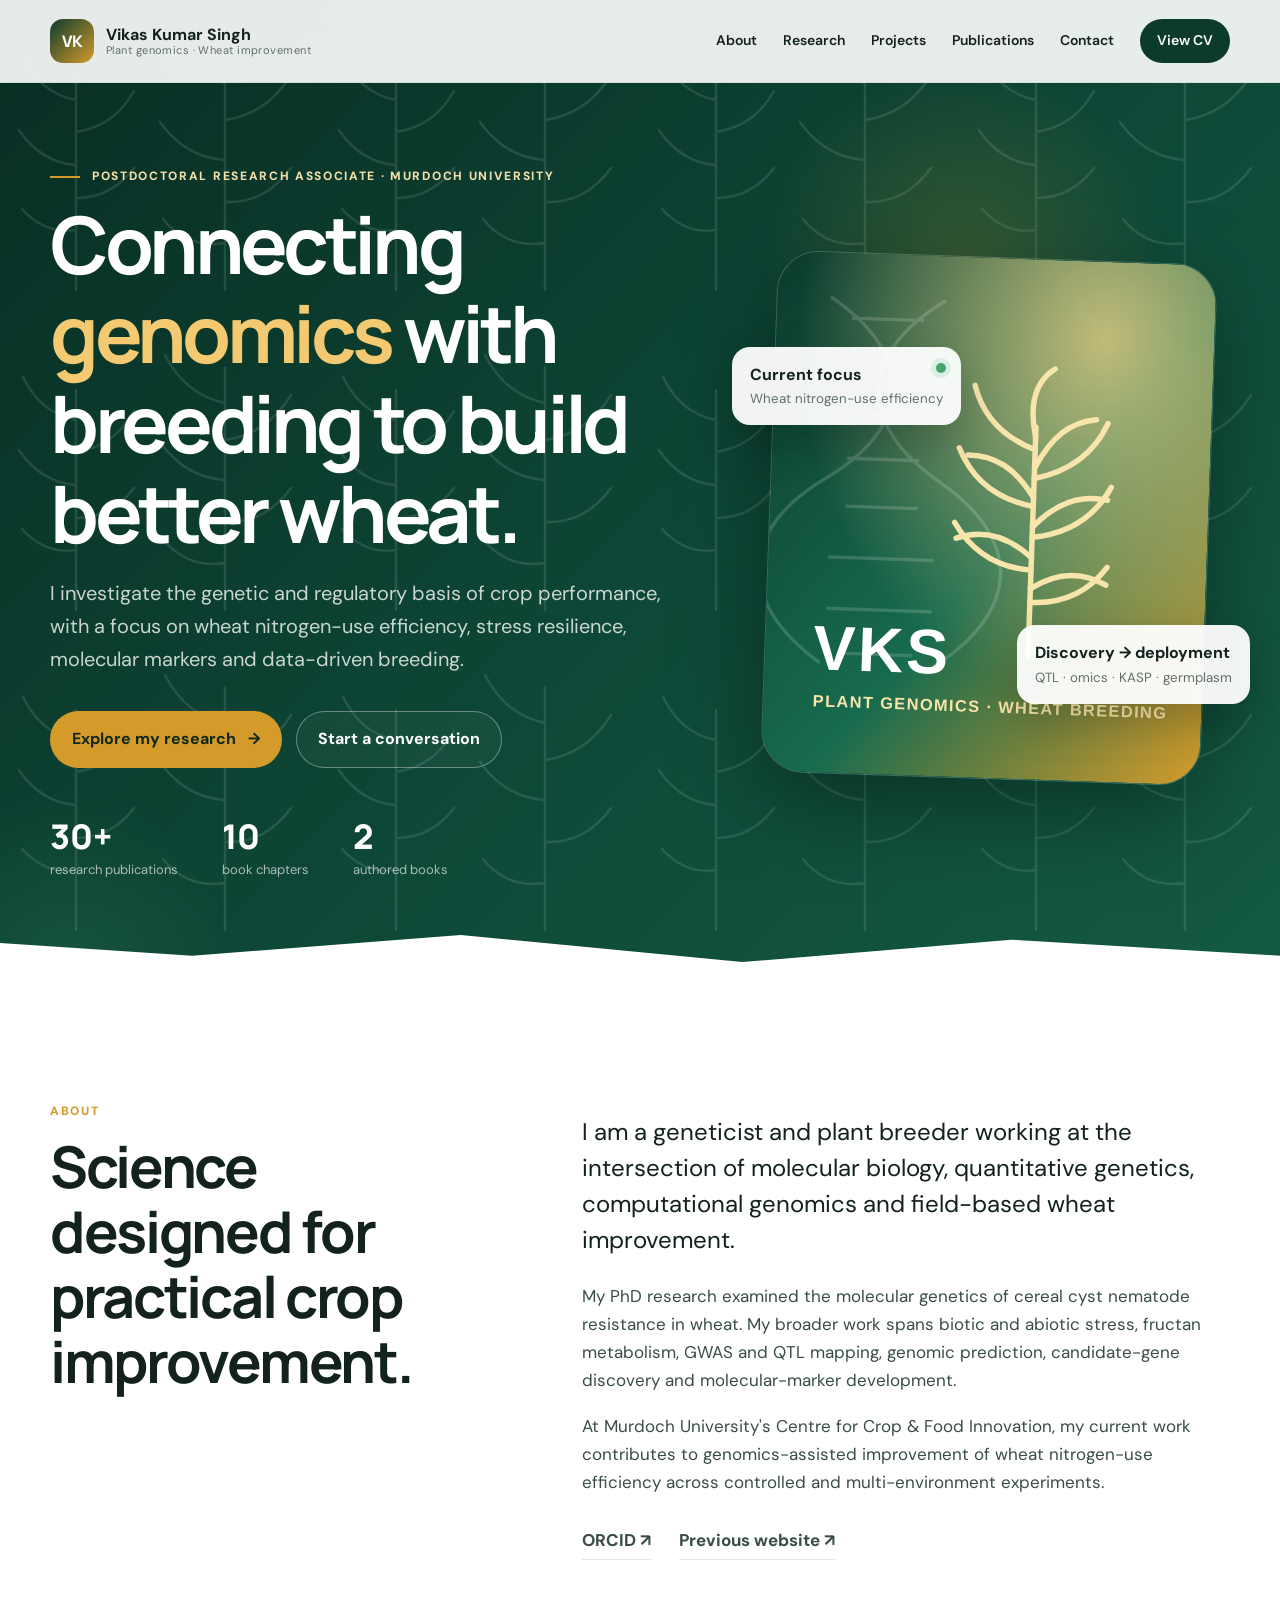
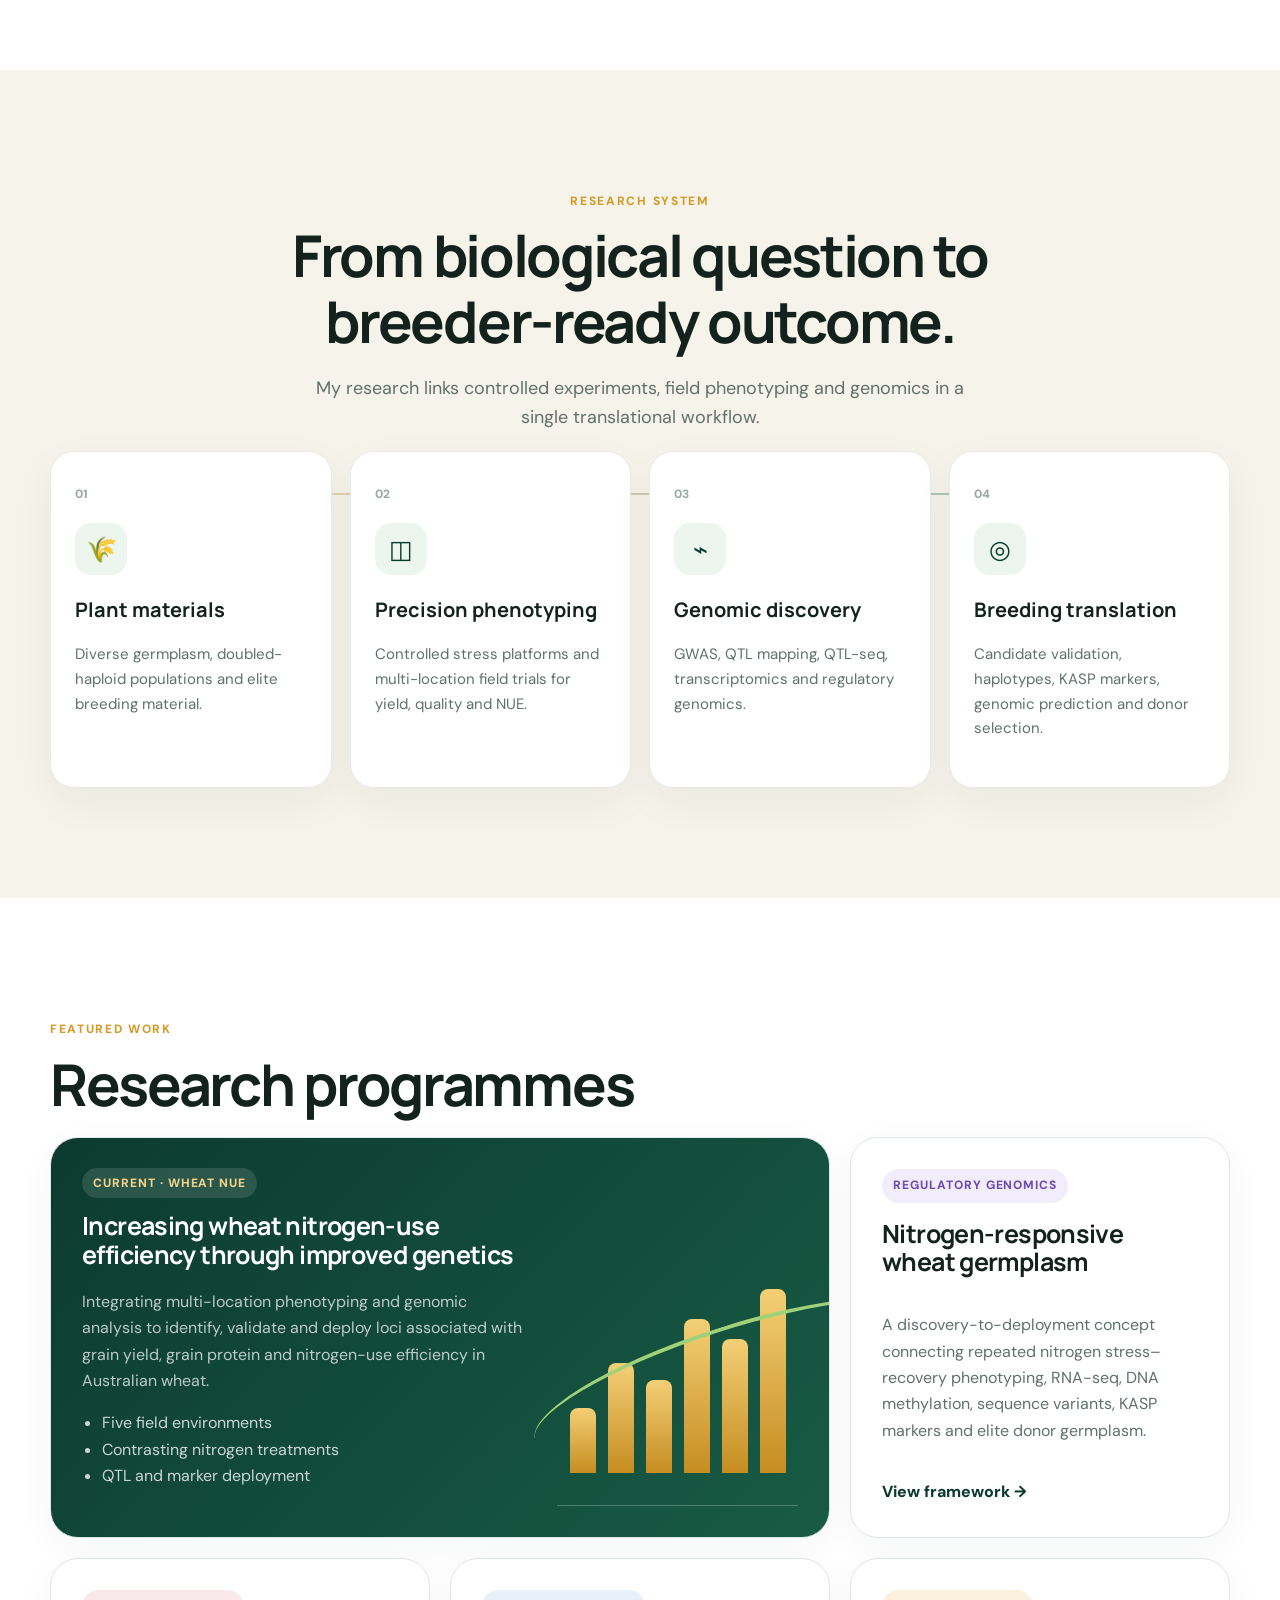
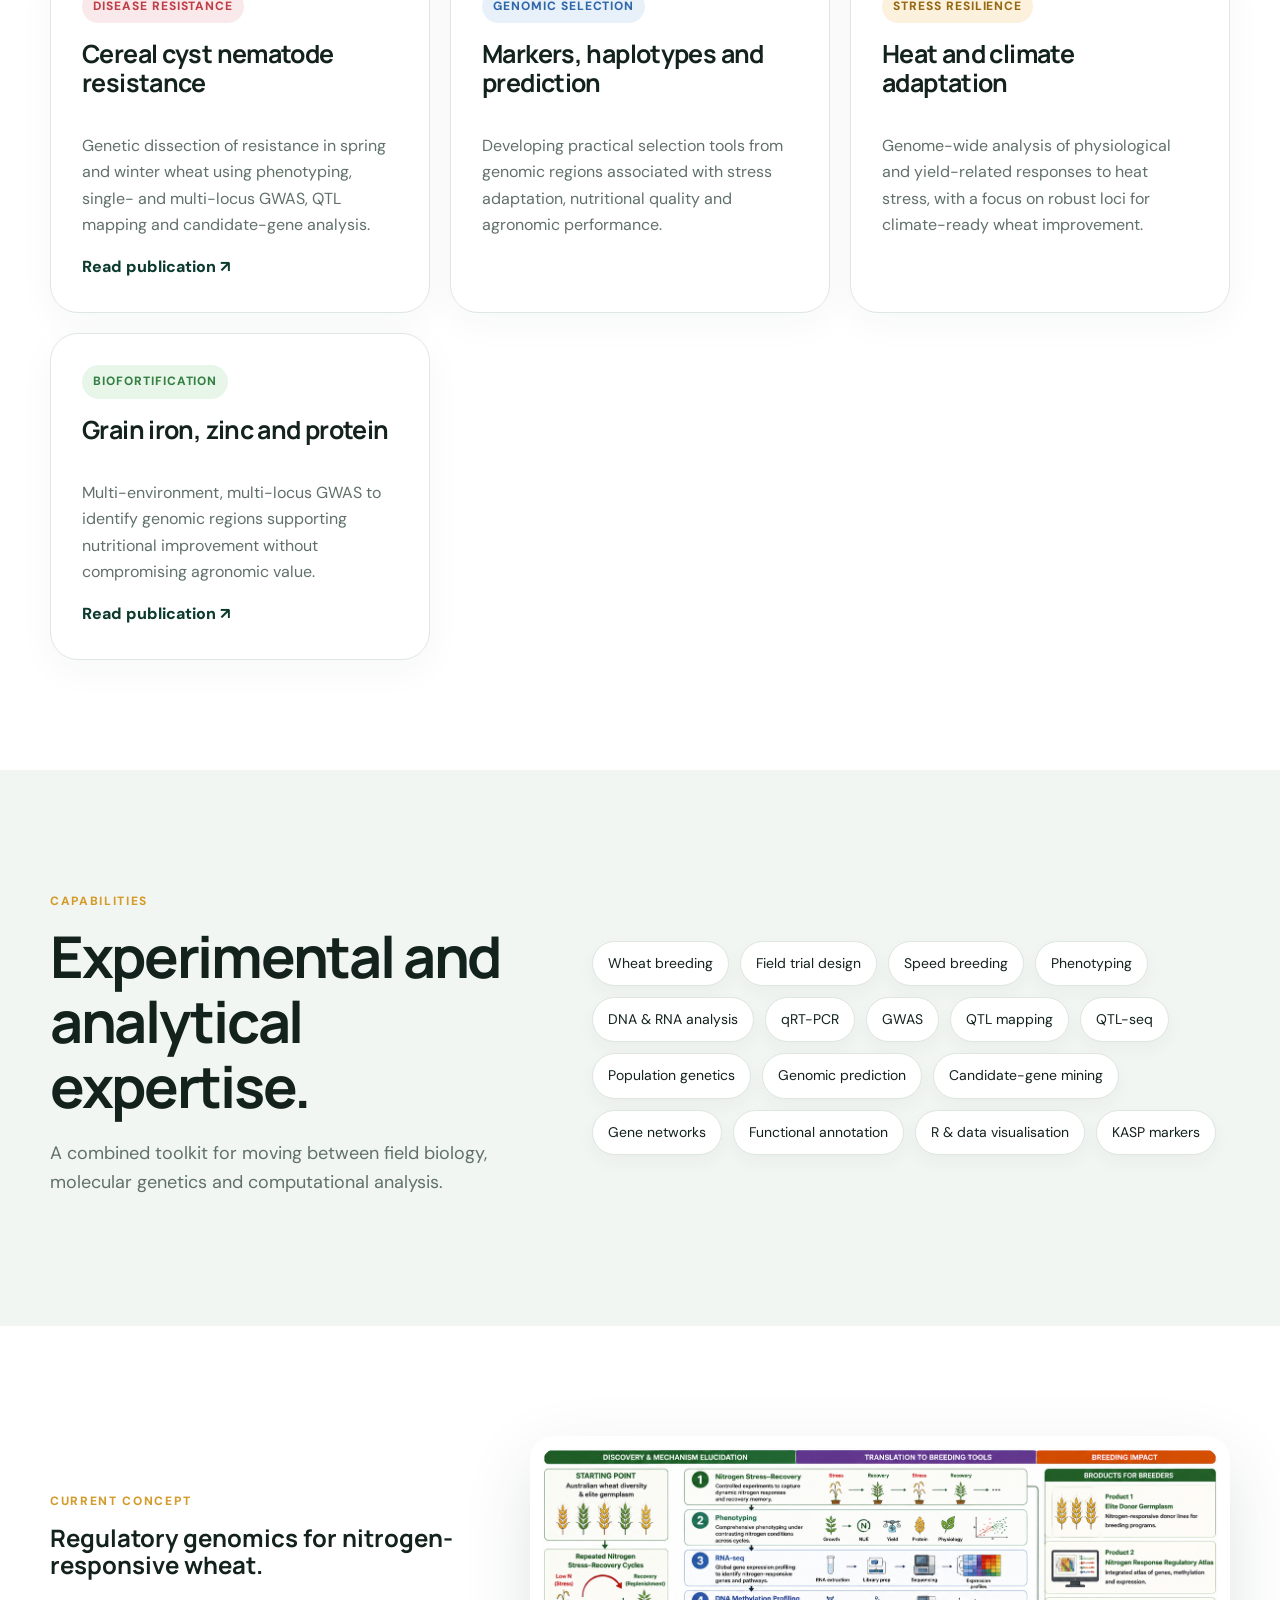
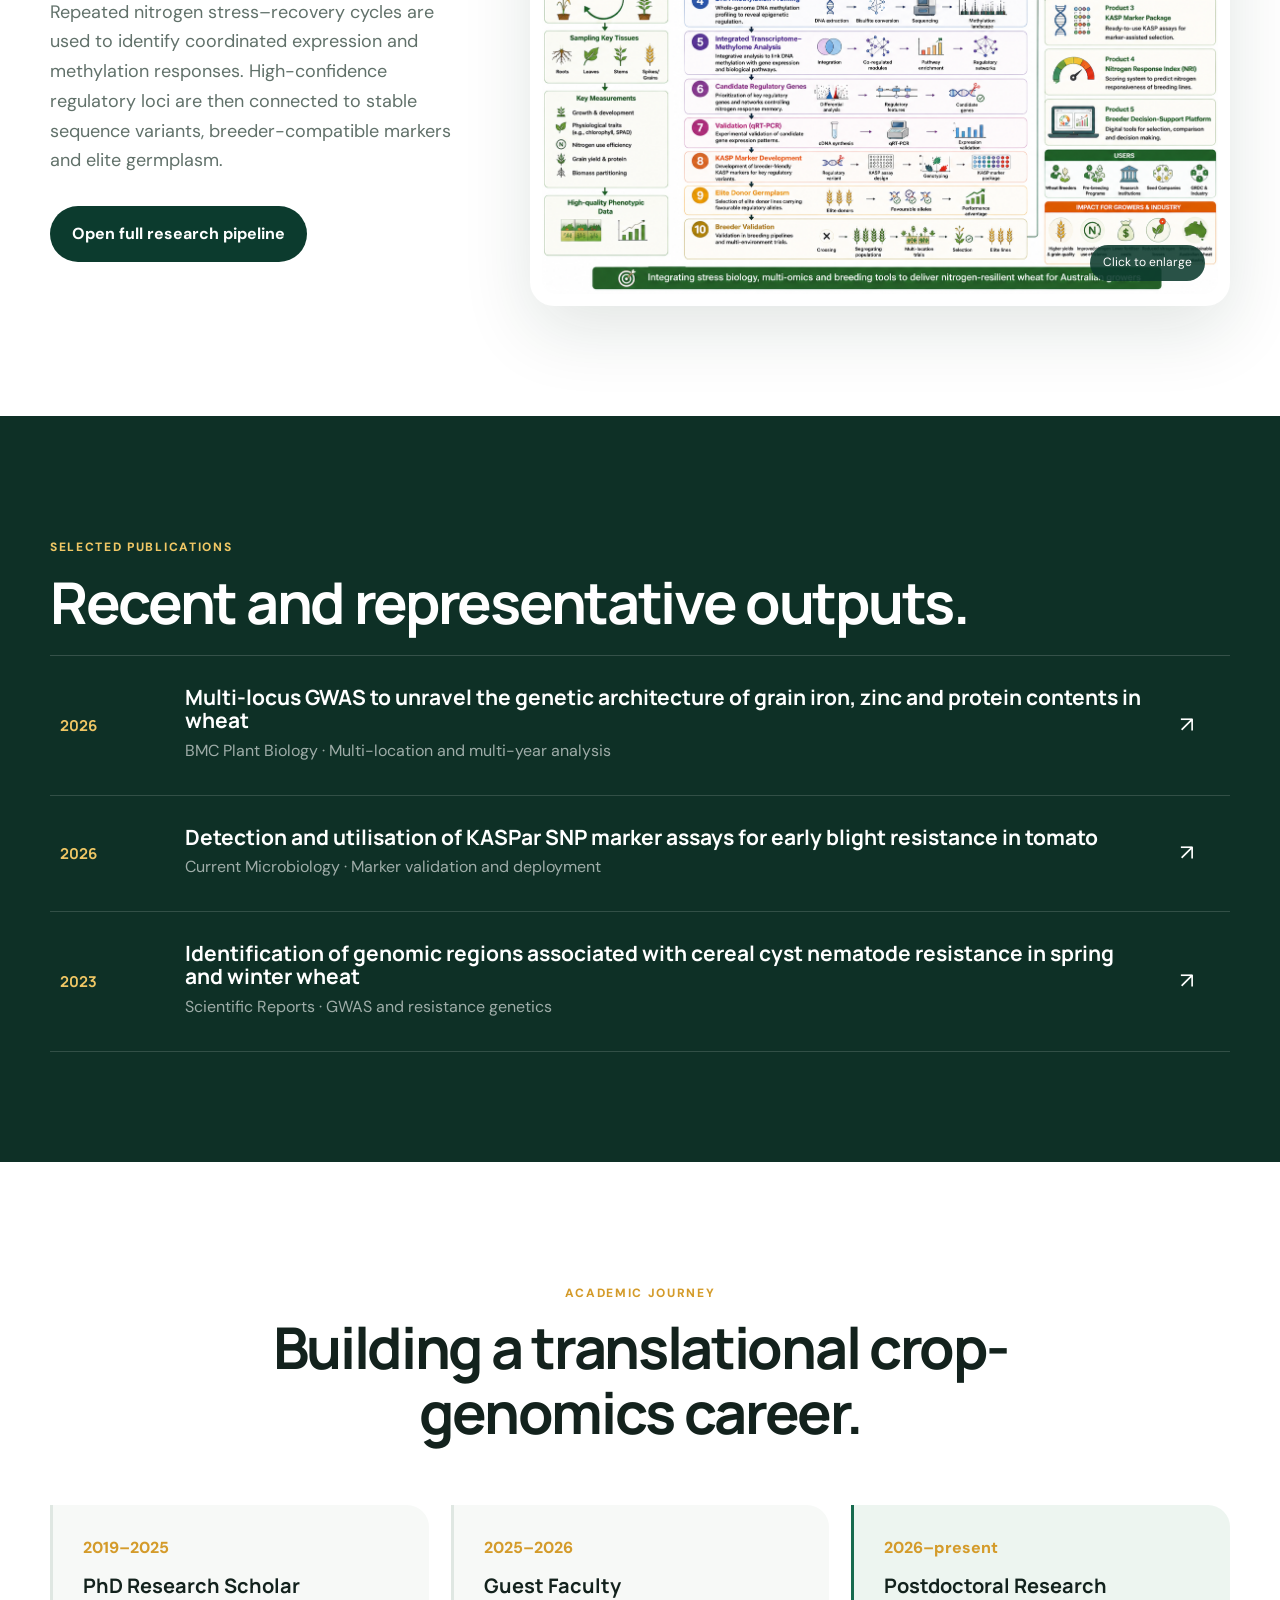
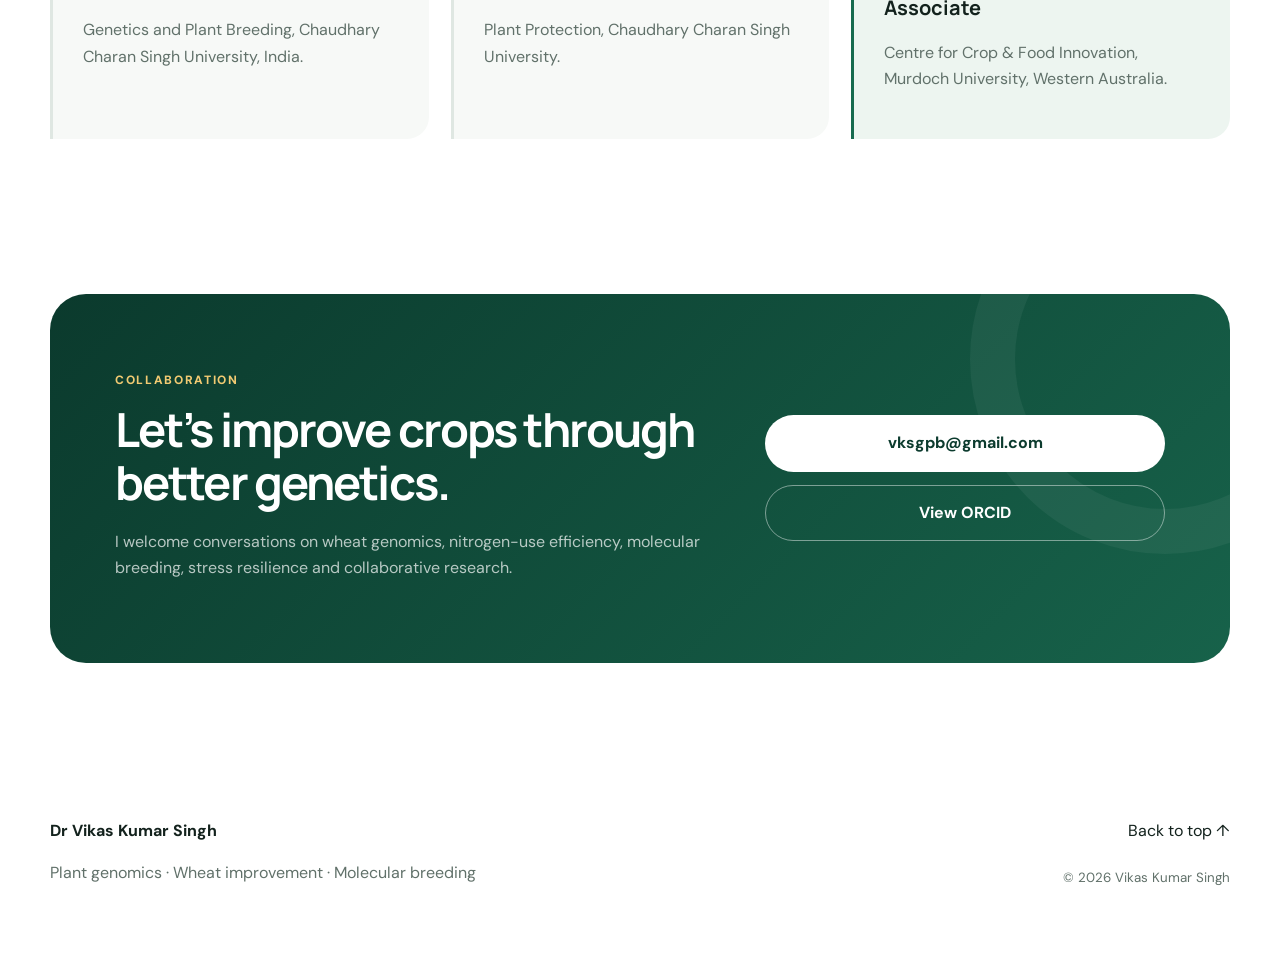
==== index.html @ 54eb670b "Add files via upload" ====
<!doctype html>
<html lang="en">
<head>
  <meta charset="utf-8">
  <meta name="viewport" content="width=device-width, initial-scale=1">
  <meta name="description" content="Dr Vikas Kumar Singh — plant genomics, wheat improvement, nitrogen-use efficiency and molecular breeding.">
  <meta name="theme-color" content="#0c3b2e">
  <title>Dr Vikas Kumar Singh | Plant Genomics & Wheat Improvement</title>
  <link rel="preconnect" href="https://fonts.googleapis.com">
  <link rel="preconnect" href="https://fonts.gstatic.com" crossorigin>
  <link href="https://fonts.googleapis.com/css2?family=DM+Sans:wght@400;500;600;700&family=Manrope:wght@500;600;700;800&display=swap" rel="stylesheet">
  <link rel="stylesheet" href="styles.css">
</head>
<body>
  <a class="skip-link" href="#main">Skip to main content</a>
  <header class="site-header" id="top">
    <nav class="nav container" aria-label="Primary navigation">
      <a class="brand" href="#top" aria-label="Vikas Kumar Singh home">
        <span class="brand-mark" aria-hidden="true">VK</span>
        <span><strong>Vikas Kumar Singh</strong><small>Plant genomics · Wheat improvement</small></span>
      </a>
      <button class="menu-button" type="button" aria-expanded="false" aria-controls="nav-links"><span></span><span></span><span></span><span class="sr-only">Menu</span></button>
      <div class="nav-links" id="nav-links">
        <a href="#about">About</a><a href="#research">Research</a><a href="#projects">Projects</a><a href="#publications">Publications</a><a href="#contact">Contact</a>
        <a class="nav-cta" href="https://drive.google.com/file/d/1XQv4rGpVhErBlnBgfs7qLeCkW1fQ9jK9/view" target="_blank" rel="noopener">View CV</a>
      </div>
    </nav>
  </header>

  <main id="main">
    <section class="hero section-dark">
      <div class="hero-orb hero-orb-one"></div><div class="hero-orb hero-orb-two"></div>
      <div class="container hero-grid">
        <div class="hero-copy reveal">
          <p class="eyebrow"><span></span>Postdoctoral Research Associate · Murdoch University</p>
          <h1>Connecting <em>genomics</em> with breeding to build better wheat.</h1>
          <p class="hero-lead">I investigate the genetic and regulatory basis of crop performance, with a focus on wheat nitrogen-use efficiency, stress resilience, molecular markers and data-driven breeding.</p>
          <div class="hero-actions">
            <a class="button button-primary" href="#research">Explore my research <span aria-hidden="true">→</span></a>
            <a class="button button-ghost" href="#contact">Start a conversation</a>
          </div>
          <div class="hero-meta" aria-label="Research highlights">
            <div><strong>30+</strong><span>research publications</span></div>
            <div><strong>10</strong><span>book chapters</span></div>
            <div><strong>2</strong><span>authored books</span></div>
          </div>
        </div>
        <div class="hero-visual reveal delay-1">
          <div class="portrait-frame"><img src="assets/portrait-placeholder.svg" alt="Stylised VKS wheat and DNA profile graphic"></div>
          <div class="floating-card card-one"><span class="dot"></span><strong>Current focus</strong><small>Wheat nitrogen-use efficiency</small></div>
          <div class="floating-card card-two"><strong>Discovery → deployment</strong><small>QTL · omics · KASP · germplasm</small></div>
        </div>
      </div>
      <div class="hero-wave" aria-hidden="true"></div>
    </section>

    <section class="section intro" id="about">
      <div class="container split-grid">
        <div class="section-heading reveal"><p class="kicker">About</p><h2>Science designed for practical crop improvement.</h2></div>
        <div class="prose reveal delay-1">
          <p class="lead">I am a geneticist and plant breeder working at the intersection of molecular biology, quantitative genetics, computational genomics and field-based wheat improvement.</p>
          <p>My PhD research examined the molecular genetics of cereal cyst nematode resistance in wheat. My broader work spans biotic and abiotic stress, fructan metabolism, GWAS and QTL mapping, genomic prediction, candidate-gene discovery and molecular-marker development.</p>
          <p>At Murdoch University's Centre for Crop &amp; Food Innovation, my current work contributes to genomics-assisted improvement of wheat nitrogen-use efficiency across controlled and multi-environment experiments.</p>
          <div class="link-row"><a href="https://orcid.org/0000-0003-3704-0156" target="_blank" rel="noopener">ORCID <span>↗</span></a><a href="https://sites.google.com/view/vksgpb/Vikas" target="_blank" rel="noopener">Previous website <span>↗</span></a></div>
        </div>
      </div>
    </section>

    <section class="section research-system" id="research">
      <div class="container">
        <div class="section-heading centered reveal"><p class="kicker">Research system</p><h2>From biological question to breeder-ready outcome.</h2><p>My research links controlled experiments, field phenotyping and genomics in a single translational workflow.</p></div>
        <div class="system-line" aria-hidden="true"></div>
        <div class="system-grid">
          <article class="system-card reveal"><span class="step">01</span><div class="icon-shell">🌾</div><h3>Plant materials</h3><p>Diverse germplasm, doubled-haploid populations and elite breeding material.</p></article>
          <article class="system-card reveal delay-1"><span class="step">02</span><div class="icon-shell">◫</div><h3>Precision phenotyping</h3><p>Controlled stress platforms and multi-location field trials for yield, quality and NUE.</p></article>
          <article class="system-card reveal delay-2"><span class="step">03</span><div class="icon-shell">⌁</div><h3>Genomic discovery</h3><p>GWAS, QTL mapping, QTL-seq, transcriptomics and regulatory genomics.</p></article>
          <article class="system-card reveal delay-3"><span class="step">04</span><div class="icon-shell">◎</div><h3>Breeding translation</h3><p>Candidate validation, haplotypes, KASP markers, genomic prediction and donor selection.</p></article>
        </div>
      </div>
    </section>

    <section class="section projects" id="projects">
      <div class="container">
        <div class="section-heading reveal"><p class="kicker">Featured work</p><h2>Research programmes</h2></div>
        <div class="project-grid">
          <article class="project-card featured reveal">
            <div class="project-copy"><span class="tag">Current · Wheat NUE</span><h3>Increasing wheat nitrogen-use efficiency through improved genetics</h3><p>Integrating multi-location phenotyping and genomic analysis to identify, validate and deploy loci associated with grain yield, grain protein and nitrogen-use efficiency in Australian wheat.</p><ul><li>Five field environments</li><li>Contrasting nitrogen treatments</li><li>QTL and marker deployment</li></ul></div>
            <div class="mini-chart" aria-label="Stylised genotype by environment chart"><span style="height:32%"></span><span style="height:54%"></span><span style="height:46%"></span><span style="height:76%"></span><span style="height:66%"></span><span style="height:91%"></span><i></i></div>
          </article>
          <article class="project-card reveal delay-1"><span class="tag tag-purple">Regulatory genomics</span><h3>Nitrogen-responsive wheat germplasm</h3><p>A discovery-to-deployment concept connecting repeated nitrogen stress–recovery phenotyping, RNA-seq, DNA methylation, sequence variants, KASP markers and elite donor germplasm.</p><button class="text-button open-modal" data-modal="hypothesis-modal">View framework <span>→</span></button></article>
          <article class="project-card reveal delay-2"><span class="tag tag-red">Disease resistance</span><h3>Cereal cyst nematode resistance</h3><p>Genetic dissection of resistance in spring and winter wheat using phenotyping, single- and multi-locus GWAS, QTL mapping and candidate-gene analysis.</p><a class="text-button" href="https://doi.org/10.1038/s41598-023-32737-8" target="_blank" rel="noopener">Read publication <span>↗</span></a></article>
          <article class="project-card reveal"><span class="tag tag-blue">Genomic selection</span><h3>Markers, haplotypes and prediction</h3><p>Developing practical selection tools from genomic regions associated with stress adaptation, nutritional quality and agronomic performance.</p></article>
          <article class="project-card reveal delay-1"><span class="tag tag-gold">Stress resilience</span><h3>Heat and climate adaptation</h3><p>Genome-wide analysis of physiological and yield-related responses to heat stress, with a focus on robust loci for climate-ready wheat improvement.</p></article>
          <article class="project-card reveal delay-2"><span class="tag tag-green">Biofortification</span><h3>Grain iron, zinc and protein</h3><p>Multi-environment, multi-locus GWAS to identify genomic regions supporting nutritional improvement without compromising agronomic value.</p><a class="text-button" href="https://doi.org/10.1186/s12870-026-08788-0" target="_blank" rel="noopener">Read publication <span>↗</span></a></article>
        </div>
      </div>
    </section>

    <section class="section expertise">
      <div class="container expertise-grid">
        <div class="section-heading reveal"><p class="kicker">Capabilities</p><h2>Experimental and analytical expertise.</h2><p>A combined toolkit for moving between field biology, molecular genetics and computational analysis.</p></div>
        <div class="skill-cloud reveal delay-1">
          <span>Wheat breeding</span><span>Field trial design</span><span>Speed breeding</span><span>Phenotyping</span><span>DNA &amp; RNA analysis</span><span>qRT-PCR</span><span>GWAS</span><span>QTL mapping</span><span>QTL-seq</span><span>Population genetics</span><span>Genomic prediction</span><span>Candidate-gene mining</span><span>Gene networks</span><span>Functional annotation</span><span>R &amp; data visualisation</span><span>KASP markers</span>
        </div>
      </div>
    </section>

    <section class="section figure-feature">
      <div class="container figure-grid">
        <div class="figure-copy reveal"><p class="kicker">Current concept</p><h2>Regulatory genomics for nitrogen-responsive wheat.</h2><p>Repeated nitrogen stress–recovery cycles are used to identify coordinated expression and methylation responses. High-confidence regulatory loci are then connected to stable sequence variants, breeder-compatible markers and elite germplasm.</p><button class="button button-dark open-modal" data-modal="pipeline-modal">Open full research pipeline</button></div>
        <button class="figure-preview reveal delay-1 open-modal" data-modal="pipeline-modal" aria-label="Open the regulatory genomics pipeline figure"><img src="assets/regulatory-genomics-pipeline.png" alt="Regulatory genomics and molecular breeding pipeline for nitrogen-responsive wheat"><span>Click to enlarge</span></button>
      </div>
    </section>

    <section class="section publications" id="publications">
      <div class="container">
        <div class="section-heading reveal"><p class="kicker">Selected publications</p><h2>Recent and representative outputs.</h2></div>
        <div class="publication-list">
          <a class="publication reveal" href="https://doi.org/10.1186/s12870-026-08788-0" target="_blank" rel="noopener"><span class="pub-year">2026</span><div><h3>Multi-locus GWAS to unravel the genetic architecture of grain iron, zinc and protein contents in wheat</h3><p>BMC Plant Biology · Multi-location and multi-year analysis</p></div><span class="pub-arrow">↗</span></a>
          <a class="publication reveal delay-1" href="https://doi.org/10.1007/s00284-026-04922-1" target="_blank" rel="noopener"><span class="pub-year">2026</span><div><h3>Detection and utilisation of KASPar SNP marker assays for early blight resistance in tomato</h3><p>Current Microbiology · Marker validation and deployment</p></div><span class="pub-arrow">↗</span></a>
          <a class="publication reveal delay-2" href="https://doi.org/10.1038/s41598-023-32737-8" target="_blank" rel="noopener"><span class="pub-year">2023</span><div><h3>Identification of genomic regions associated with cereal cyst nematode resistance in spring and winter wheat</h3><p>Scientific Reports · GWAS and resistance genetics</p></div><span class="pub-arrow">↗</span></a>
        </div>
      </div>
    </section>

    <section class="section journey">
      <div class="container">
        <div class="section-heading centered reveal"><p class="kicker">Academic journey</p><h2>Building a translational crop-genomics career.</h2></div>
        <div class="timeline">
          <div class="timeline-item reveal"><span>2019–2025</span><h3>PhD Research Scholar</h3><p>Genetics and Plant Breeding, Chaudhary Charan Singh University, India.</p></div>
          <div class="timeline-item reveal delay-1"><span>2025–2026</span><h3>Guest Faculty</h3><p>Plant Protection, Chaudhary Charan Singh University.</p></div>
          <div class="timeline-item current reveal delay-2"><span>2026–present</span><h3>Postdoctoral Research Associate</h3><p>Centre for Crop &amp; Food Innovation, Murdoch University, Western Australia.</p></div>
        </div>
      </div>
    </section>

    <section class="section contact-section" id="contact">
      <div class="container contact-card reveal">
        <div><p class="kicker light">Collaboration</p><h2>Let’s improve crops through better genetics.</h2><p>I welcome conversations on wheat genomics, nitrogen-use efficiency, molecular breeding, stress resilience and collaborative research.</p></div>
        <div class="contact-actions"><a class="button button-light" href="mailto:vksgpb@gmail.com">vksgpb@gmail.com</a><a class="button button-outline-light" href="https://orcid.org/0000-0003-3704-0156" target="_blank" rel="noopener">View ORCID</a></div>
      </div>
    </section>
  </main>

  <footer class="footer"><div class="container footer-grid"><div><strong>Dr Vikas Kumar Singh</strong><p>Plant genomics · Wheat improvement · Molecular breeding</p></div><div><a href="#top">Back to top ↑</a><small>© <span id="year"></span> Vikas Kumar Singh</small></div></div></footer>

  <dialog class="modal" id="pipeline-modal"><button class="modal-close" aria-label="Close">×</button><img src="assets/regulatory-genomics-pipeline.png" alt="Full regulatory genomics research pipeline"></dialog>
  <dialog class="modal" id="hypothesis-modal"><button class="modal-close" aria-label="Close">×</button><img src="assets/central-hypothesis.png" alt="Central hypothesis for nitrogen-responsive wheat regulatory genomics"></dialog>
  <script src="script.js"></script>
</body>
</html>
---- styles.css ----
:root{--ink:#13221d;--muted:#61716a;--green:#0c3b2e;--green-2:#176b4f;--lime:#9acb67;--gold:#d49b2a;--cream:#f6f3ea;--paper:#fff;--line:#dfe7e2;--purple:#6d4bb3;--red:#bf3f48;--blue:#2f67a8;--shadow:0 24px 70px rgba(15,47,36,.12);--radius:28px}*{box-sizing:border-box}html{scroll-behavior:smooth}body{margin:0;color:var(--ink);font-family:"DM Sans",Arial,sans-serif;background:#fff;line-height:1.65;-webkit-font-smoothing:antialiased}img{max-width:100%;display:block}a{color:inherit;text-decoration:none}button{font:inherit}.container{width:min(1180px,calc(100% - 40px));margin:auto}.section{padding:110px 0}.section-dark{color:#fff;background:var(--green)}.skip-link{position:absolute;left:-9999px;top:10px;padding:10px 15px;background:#fff;z-index:999}.skip-link:focus{left:10px}.sr-only{position:absolute;width:1px;height:1px;padding:0;margin:-1px;overflow:hidden;clip:rect(0,0,0,0);white-space:nowrap;border:0}.site-header{position:fixed;inset:0 0 auto;z-index:100;background:rgba(255,255,255,.9);backdrop-filter:blur(18px);border-bottom:1px solid rgba(18,52,41,.08);transition:.3s}.site-header.scrolled{box-shadow:0 10px 35px rgba(13,51,39,.08)}.nav{height:82px;display:flex;align-items:center;justify-content:space-between}.brand{display:flex;align-items:center;gap:12px}.brand-mark{display:grid;place-items:center;width:44px;height:44px;border-radius:13px;color:#fff;background:linear-gradient(135deg,var(--green),var(--gold));font-family:Manrope;font-weight:800}.brand strong,.brand small{display:block;line-height:1.2}.brand small{font-size:11px;color:var(--muted);letter-spacing:.04em}.nav-links{display:flex;align-items:center;gap:26px;font-size:14px;font-weight:600}.nav-links>a:not(.nav-cta){position:relative}.nav-links>a:not(.nav-cta):after{content:"";position:absolute;left:0;right:100%;bottom:-8px;height:2px;background:var(--gold);transition:.25s}.nav-links>a:hover:after{right:0}.nav-cta{padding:10px 17px;border-radius:999px;color:#fff;background:var(--green)}.menu-button{display:none;background:none;border:0;padding:8px}.menu-button span:not(.sr-only){display:block;width:25px;height:2px;background:var(--ink);margin:5px}.hero{min-height:790px;padding:155px 0 100px;position:relative;overflow:hidden;background-image:url(assets/wheat-pattern.svg),linear-gradient(135deg,#082d23 0%,#0e4938 58%,#145a43 100%);background-position:right center,center}.hero-grid{display:grid;grid-template-columns:1.13fr .87fr;align-items:center;gap:70px}.hero-copy{position:relative;z-index:2}.eyebrow,.kicker{text-transform:uppercase;letter-spacing:.14em;font-weight:800;font-size:12px;color:var(--gold)}.eyebrow{display:flex;align-items:center;gap:12px;color:#f4dfab}.eyebrow span{width:30px;height:2px;background:var(--gold)}h1,h2,h3{font-family:Manrope,Arial,sans-serif;line-height:1.13;margin:0 0 20px}h1{font-size:clamp(52px,6.2vw,82px);letter-spacing:-.055em;max-width:900px}h1 em{color:#f3ca71;font-style:normal}.hero-lead{font-size:20px;max-width:700px;color:rgba(255,255,255,.78)}.hero-actions{display:flex;gap:14px;margin:35px 0 45px}.button{display:inline-flex;justify-content:center;align-items:center;gap:12px;padding:14px 21px;border-radius:999px;font-weight:700;border:1px solid transparent;cursor:pointer;transition:.25s}.button:hover{transform:translateY(-2px)}.button-primary{background:var(--gold);color:#10271e}.button-ghost{border-color:rgba(255,255,255,.35);color:#fff;background:rgba(255,255,255,.04)}.button-dark{background:var(--green);color:#fff}.button-light{background:#fff;color:var(--green)}.button-outline-light{border-color:rgba(255,255,255,.45);color:#fff}.hero-meta{display:flex;gap:44px}.hero-meta div{display:grid}.hero-meta strong{font:800 34px Manrope;color:#fff}.hero-meta span{color:rgba(255,255,255,.64);font-size:13px}.hero-visual{position:relative;z-index:2;padding:20px}.portrait-frame{max-width:440px;margin:auto;border-radius:42px;overflow:hidden;box-shadow:0 30px 90px rgba(0,0,0,.35);transform:rotate(2deg);border:1px solid rgba(255,255,255,.18)}.floating-card{position:absolute;background:rgba(255,255,255,.94);color:var(--ink);border-radius:18px;padding:15px 18px;box-shadow:0 18px 45px rgba(0,0,0,.2);display:grid;min-width:210px}.floating-card small{color:var(--muted)}.floating-card .dot{width:10px;height:10px;background:#44a76f;border-radius:50%;position:absolute;right:15px;top:16px;box-shadow:0 0 0 5px rgba(68,167,111,.14)}.card-one{left:-15px;top:110px}.card-two{right:-20px;bottom:95px}.hero-orb{position:absolute;border-radius:50%;filter:blur(1px);opacity:.5}.hero-orb-one{width:430px;height:430px;right:8%;top:5%;background:radial-gradient(circle,#d7a32966,transparent 67%)}.hero-orb-two{width:380px;height:380px;left:-130px;bottom:-180px;background:radial-gradient(circle,#3e9b7066,transparent 68%)}.hero-wave{position:absolute;bottom:-1px;left:0;right:0;height:80px;background:#fff;clip-path:polygon(0 52%,15% 68%,36% 42%,58% 76%,79% 48%,100% 68%,100% 100%,0 100%)}.split-grid{display:grid;grid-template-columns:.8fr 1.2fr;gap:100px}.section-heading h2{font-size:clamp(36px,4.5vw,58px);letter-spacing:-.04em}.section-heading>p:not(.kicker){max-width:650px;color:var(--muted);font-size:18px}.section-heading.centered{text-align:center;max-width:820px;margin:0 auto 60px}.section-heading.centered>p:not(.kicker){margin-inline:auto}.prose{font-size:17px;color:#394d45}.prose .lead{font-size:24px;line-height:1.5;color:var(--ink)}.link-row{display:flex;gap:28px;margin-top:30px;font-weight:700}.link-row a{border-bottom:1px solid var(--line);padding-bottom:5px}.research-system{background:var(--cream);position:relative}.system-grid{display:grid;grid-template-columns:repeat(4,1fr);gap:18px;position:relative}.system-line{width:min(800px,70%);height:2px;background:linear-gradient(90deg,var(--gold),var(--green-2));margin:0 auto -44px;opacity:.35}.system-card{background:#fff;border:1px solid #e8ece8;border-radius:24px;padding:28px 24px 31px;box-shadow:0 14px 40px rgba(23,59,47,.05);position:relative}.system-card .step{color:#9aa8a2;font-size:12px;font-weight:800}.icon-shell{width:52px;height:52px;border-radius:16px;background:#edf5ef;display:grid;place-items:center;margin:17px 0 24px;font-size:25px;color:var(--green)}.system-card h3{font-size:20px}.system-card p{color:var(--muted);font-size:15px}.projects{background:#fff}.project-grid{display:grid;grid-template-columns:repeat(3,1fr);gap:20px}.project-card{border:1px solid var(--line);border-radius:var(--radius);padding:31px;background:#fff;min-height:310px;display:flex;flex-direction:column;box-shadow:0 10px 38px rgba(23,62,49,.04);transition:.3s}.project-card:hover{transform:translateY(-6px);box-shadow:var(--shadow)}.project-card.featured{grid-column:span 2;background:linear-gradient(135deg,#0c3b2e,#185b45);color:#fff;display:grid;grid-template-columns:1.3fr .7fr;gap:28px;min-height:390px;overflow:hidden}.project-card h3{font-size:25px;letter-spacing:-.025em;margin-top:17px}.project-card p{color:var(--muted)}.project-card.featured p{color:rgba(255,255,255,.72)}.project-card ul{padding-left:20px;color:rgba(255,255,255,.78)}.tag{align-self:flex-start;font-size:12px;font-weight:800;text-transform:uppercase;letter-spacing:.08em;border-radius:999px;padding:7px 11px;background:#eaf2ec;color:var(--green)}.featured .tag{background:rgba(255,255,255,.12);color:#f2d38b}.tag-purple{background:#f1edfa;color:var(--purple)}.tag-red{background:#f9e9ea;color:var(--red)}.tag-blue{background:#e8f1fa;color:var(--blue)}.tag-gold{background:#fbf1dd;color:#956814}.tag-green{background:#e8f5e9;color:#348043}.text-button{margin-top:auto;align-self:flex-start;padding:0;border:0;background:none;color:var(--green);font-weight:800;cursor:pointer}.mini-chart{height:245px;align-self:end;display:flex;align-items:flex-end;justify-content:center;gap:12px;position:relative;padding:10px 10px 32px;border-bottom:1px solid rgba(255,255,255,.25)}.mini-chart span{width:26px;background:linear-gradient(#f3cf76,#c68d21);border-radius:8px 8px 0 0}.mini-chart i{position:absolute;width:170%;height:100px;border-top:4px solid #9ed178;transform:rotate(-18deg);bottom:78px;left:-32px;border-radius:50%}.expertise{background:#f2f6f3}.expertise-grid{display:grid;grid-template-columns:.85fr 1.15fr;gap:70px;align-items:center}.skill-cloud{display:flex;flex-wrap:wrap;gap:11px}.skill-cloud span{padding:10px 15px;background:#fff;border:1px solid #dde6e0;border-radius:999px;font-size:14px;box-shadow:0 7px 18px rgba(10,55,41,.04)}.figure-feature{background:#fff}.figure-grid{display:grid;grid-template-columns:.75fr 1.25fr;gap:60px;align-items:center}.figure-copy p:not(.kicker){color:var(--muted);font-size:18px;margin-bottom:30px}.figure-preview{border:0;padding:12px;background:#fff;border-radius:24px;box-shadow:var(--shadow);position:relative;cursor:zoom-in}.figure-preview img{border-radius:16px}.figure-preview span{position:absolute;right:25px;bottom:25px;background:rgba(12,59,46,.88);color:#fff;padding:8px 13px;border-radius:999px;font-size:12px}.publications{background:#0e3026;color:#fff}.publications .kicker{color:#f0c765}.publication-list{border-top:1px solid rgba(255,255,255,.16)}.publication{display:grid;grid-template-columns:100px 1fr 40px;gap:25px;align-items:center;padding:30px 10px;border-bottom:1px solid rgba(255,255,255,.15);transition:.25s}.publication:hover{background:rgba(255,255,255,.04);padding-left:20px}.pub-year{color:#f0c765;font:700 15px Manrope}.publication h3{font-size:21px;margin-bottom:5px}.publication p{margin:0;color:rgba(255,255,255,.6)}.pub-arrow{font-size:22px}.journey{background:#fff}.timeline{display:grid;grid-template-columns:repeat(3,1fr);gap:22px;margin-top:60px}.timeline-item{padding:30px;border-left:3px solid #dfe7e2;background:#f7f9f7;border-radius:0 22px 22px 0}.timeline-item span{font-weight:800;color:var(--gold)}.timeline-item h3{font-size:20px;margin-top:13px}.timeline-item p{color:var(--muted)}.timeline-item.current{border-left-color:var(--green-2);background:#edf5f0}.contact-section{padding-top:45px}.contact-card{background:linear-gradient(135deg,#0b3a2d,#17624a);color:#fff;border-radius:36px;padding:65px;display:grid;grid-template-columns:1.2fr .8fr;align-items:center;gap:50px;position:relative;overflow:hidden}.contact-card:after{content:"";position:absolute;width:300px;height:300px;right:-130px;top:-130px;border:45px solid rgba(255,255,255,.05);border-radius:50%}.contact-card h2{font-size:47px;letter-spacing:-.04em}.contact-card p{color:rgba(255,255,255,.7);max-width:660px}.kicker.light{color:#f1ca72}.contact-actions{display:grid;gap:13px;position:relative;z-index:2}.footer{padding:45px 0 55px;background:#fff}.footer-grid{display:flex;justify-content:space-between;gap:20px}.footer p,.footer small{color:var(--muted)}.footer-grid>div:last-child{text-align:right;display:grid;gap:10px}.modal{width:min(1400px,95vw);max-height:92vh;border:0;border-radius:24px;padding:14px;box-shadow:0 30px 100px rgba(0,0,0,.35)}.modal::backdrop{background:rgba(5,24,18,.82);backdrop-filter:blur(7px)}.modal img{margin:auto;max-height:86vh;border-radius:14px}.modal-close{position:fixed;right:30px;top:22px;width:46px;height:46px;border:0;border-radius:50%;background:#fff;font-size:28px;cursor:pointer;box-shadow:0 10px 30px rgba(0,0,0,.18)}.reveal{opacity:0;transform:translateY(26px);transition:opacity .7s ease,transform .7s ease}.reveal.visible{opacity:1;transform:none}.delay-1{transition-delay:.1s}.delay-2{transition-delay:.2s}.delay-3{transition-delay:.3s}@media(max-width:980px){.nav-links{position:absolute;top:82px;left:20px;right:20px;background:#fff;border-radius:20px;box-shadow:var(--shadow);padding:20px;display:none;flex-direction:column;align-items:stretch}.nav-links.open{display:flex}.menu-button{display:block}.hero{padding-top:135px}.hero-grid,.split-grid,.expertise-grid,.figure-grid,.contact-card{grid-template-columns:1fr}.hero-visual{max-width:570px;margin:auto}.split-grid{gap:30px}.system-grid,.project-grid{grid-template-columns:repeat(2,1fr)}.project-card.featured{grid-column:span 2}.figure-grid{gap:35px}.contact-actions{grid-template-columns:repeat(2,1fr)}.timeline{grid-template-columns:1fr}.system-line{display:none}}@media(max-width:650px){.container{width:min(100% - 26px,1180px)}.section{padding:78px 0}.brand small{display:none}.hero{min-height:auto;padding-bottom:90px}.hero-grid{gap:42px}.hero-actions,.hero-meta{flex-direction:column}.hero-meta{gap:12px}.hero-meta div{display:flex;align-items:baseline;gap:10px}.portrait-frame{max-width:320px}.floating-card{font-size:12px;min-width:170px}.card-one{left:0}.card-two{right:0}.system-grid,.project-grid{grid-template-columns:1fr}.project-card.featured{grid-column:auto;grid-template-columns:1fr}.mini-chart{display:none}.expertise-grid{gap:35px}.publication{grid-template-columns:65px 1fr 24px;gap:12px}.publication h3{font-size:17px}.contact-card{padding:38px 25px}.contact-card h2{font-size:36px}.contact-actions{grid-template-columns:1fr}.footer-grid{display:grid}.footer-grid>div:last-child{text-align:left}.modal-close{right:12px;top:12px}}
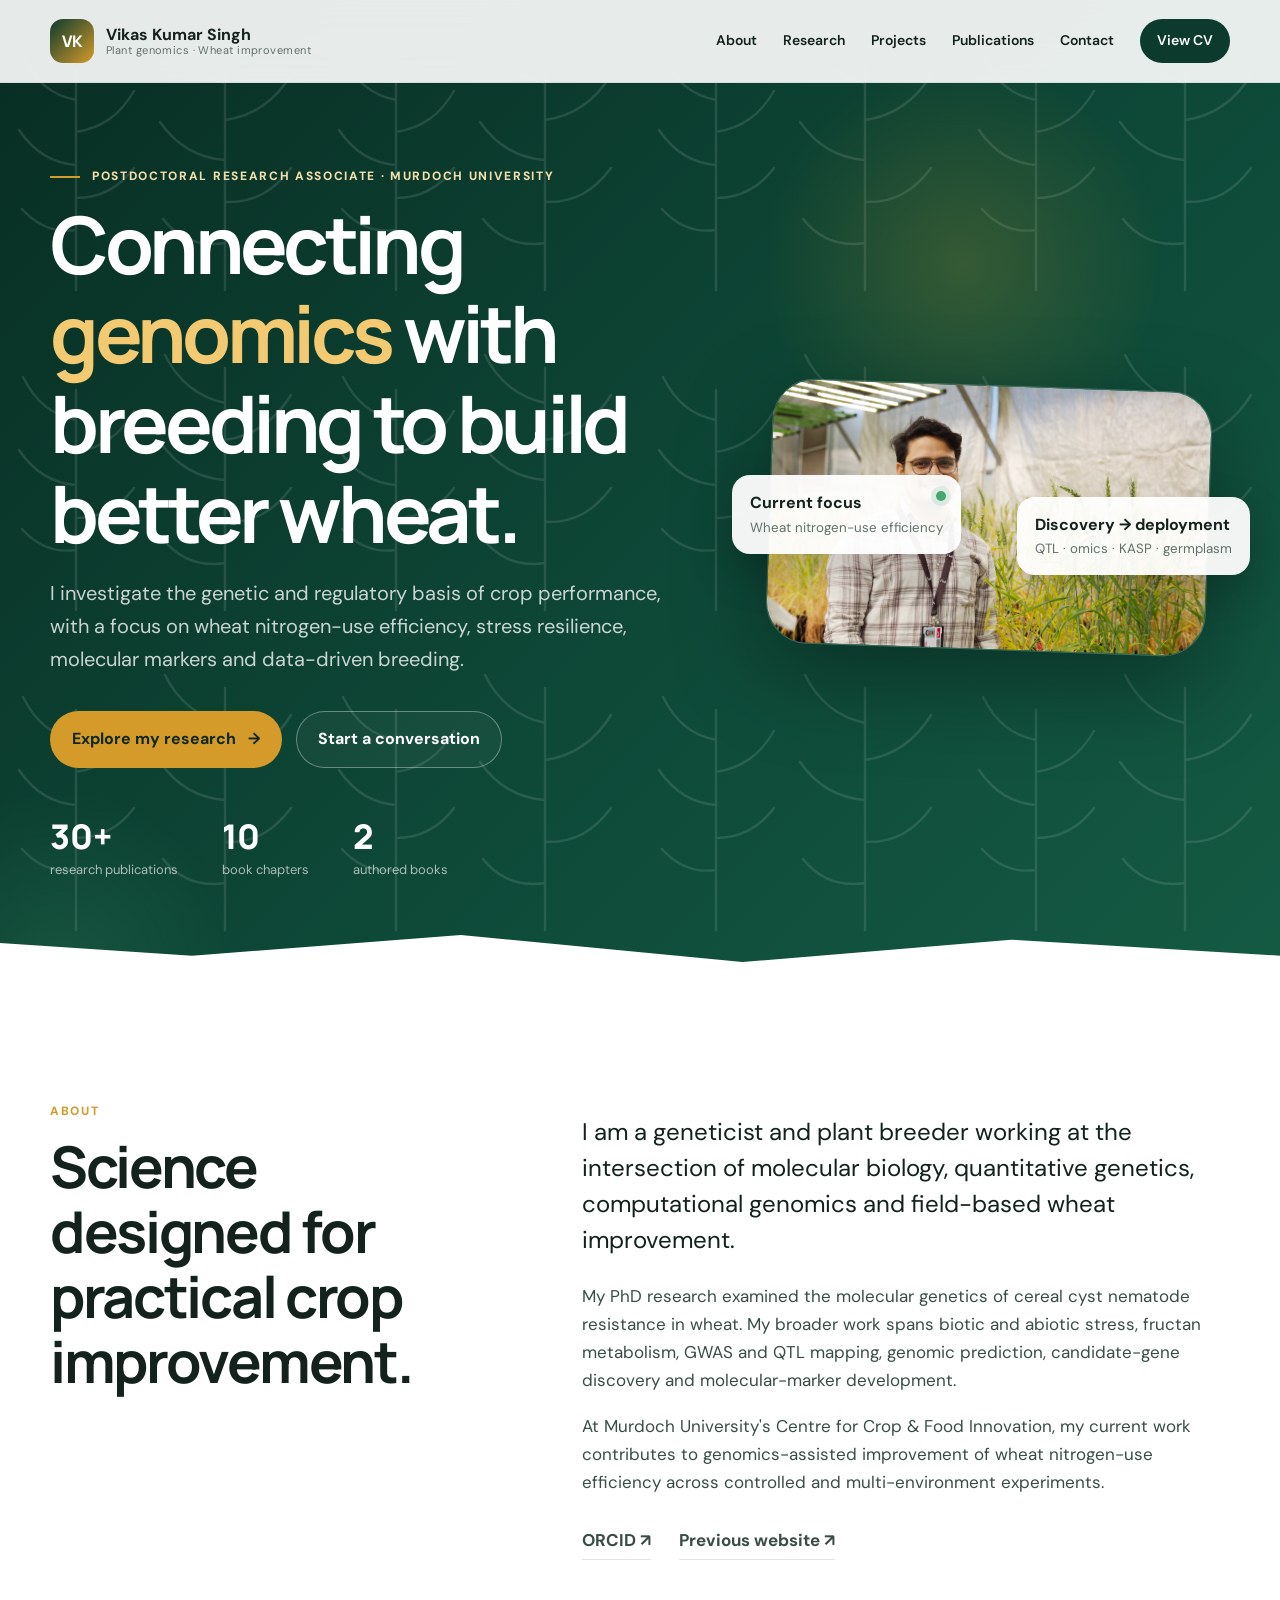
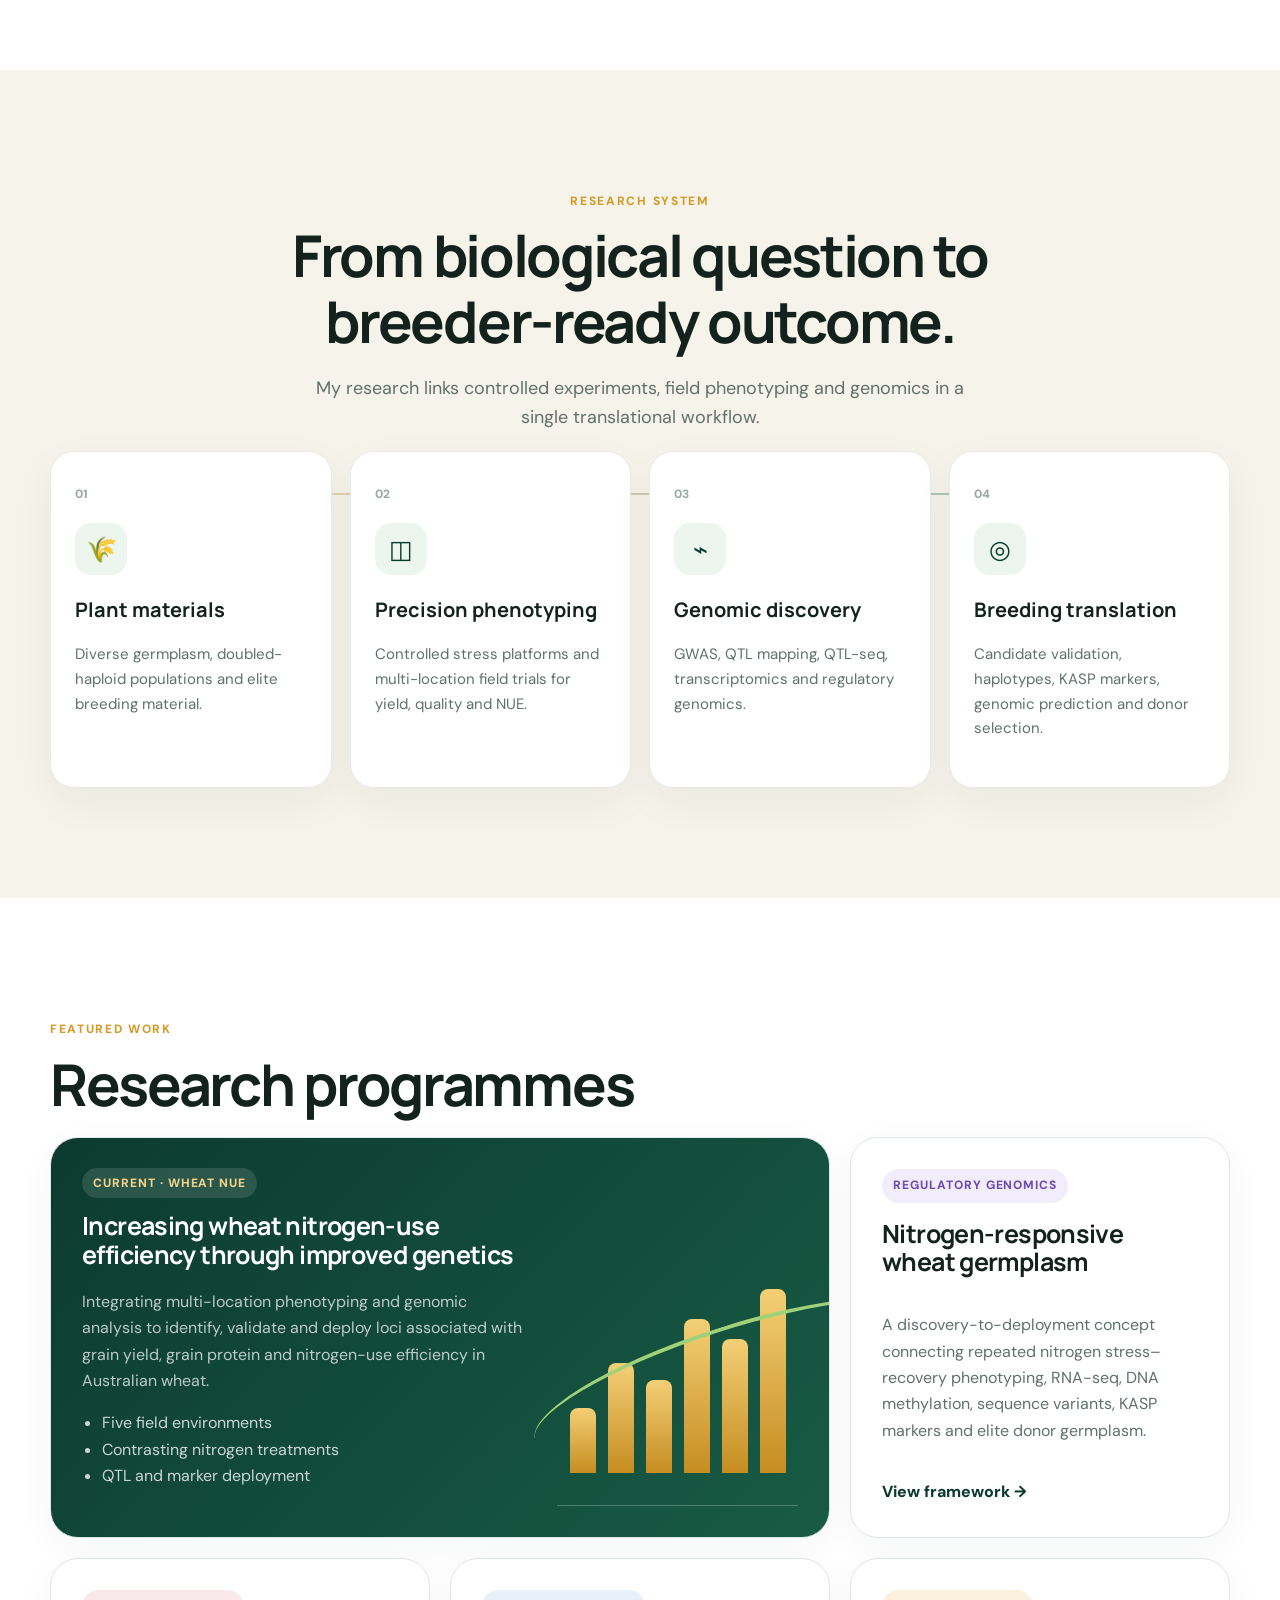
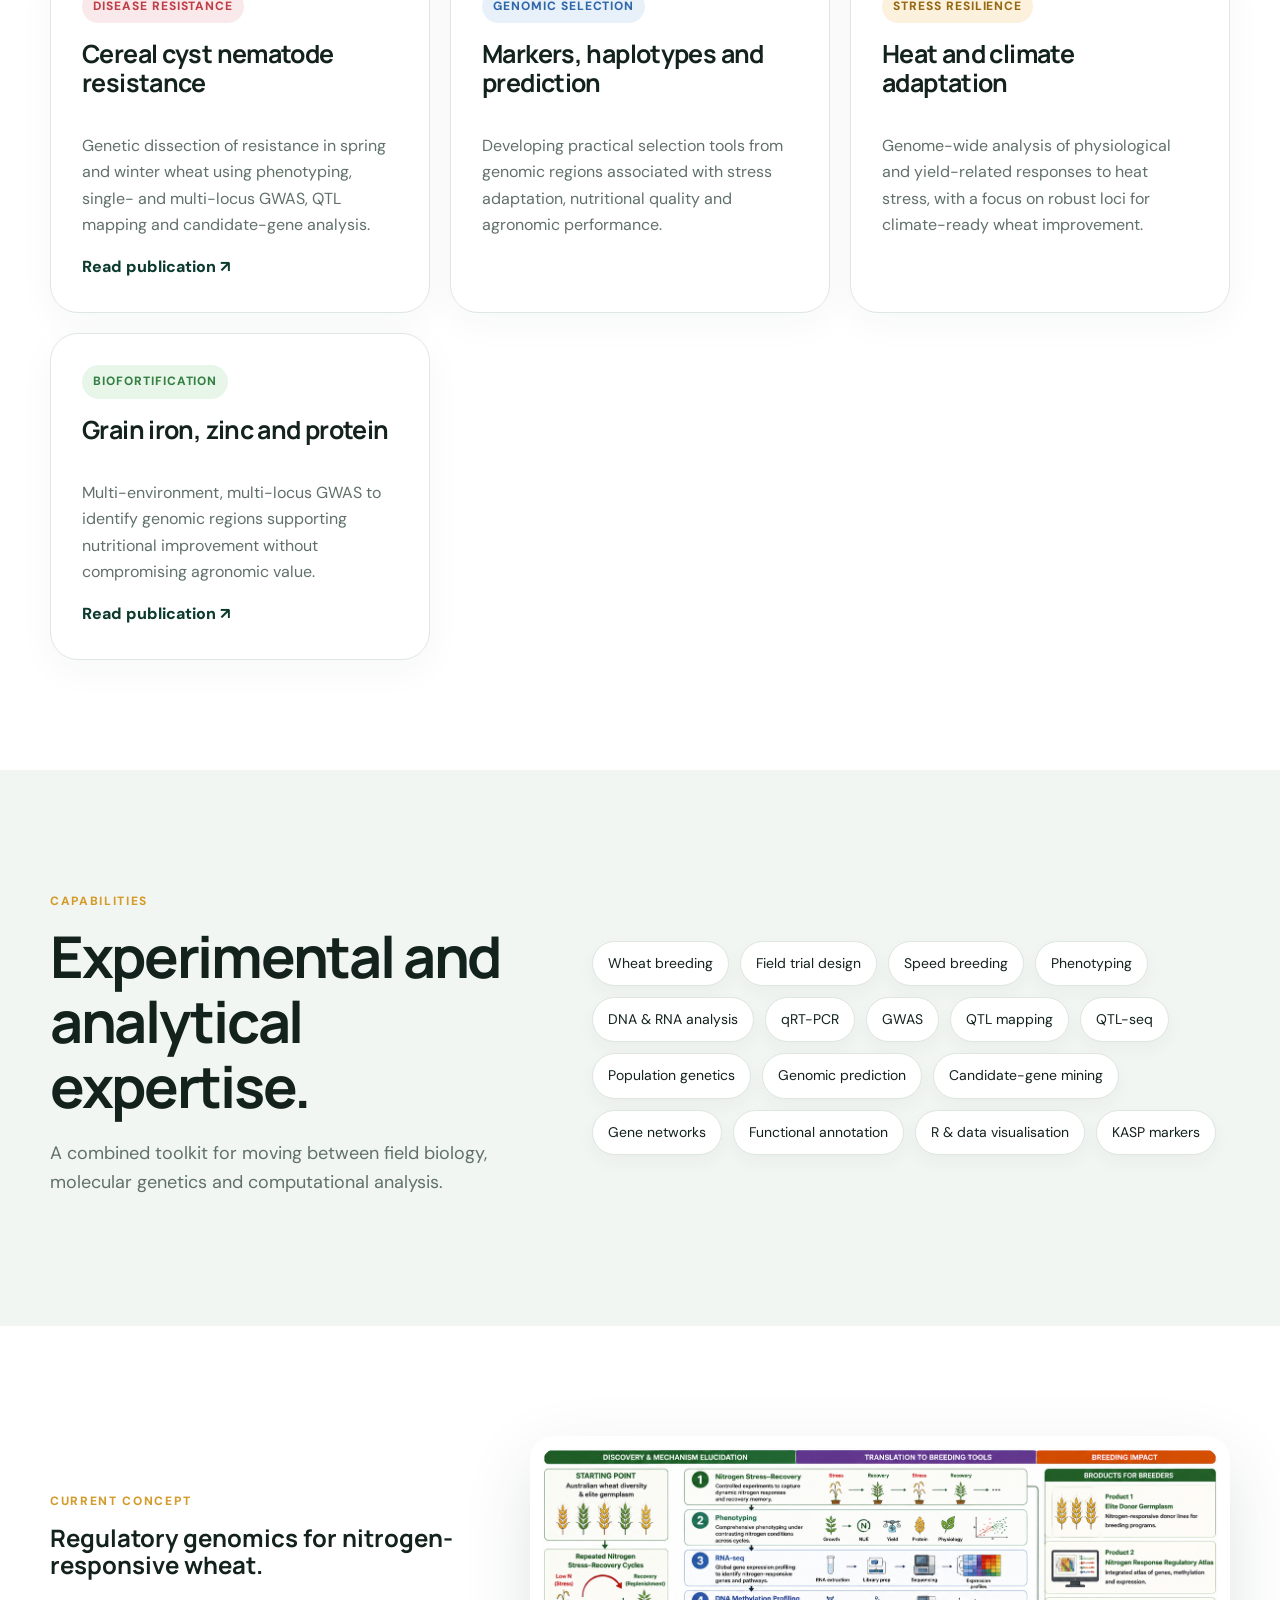
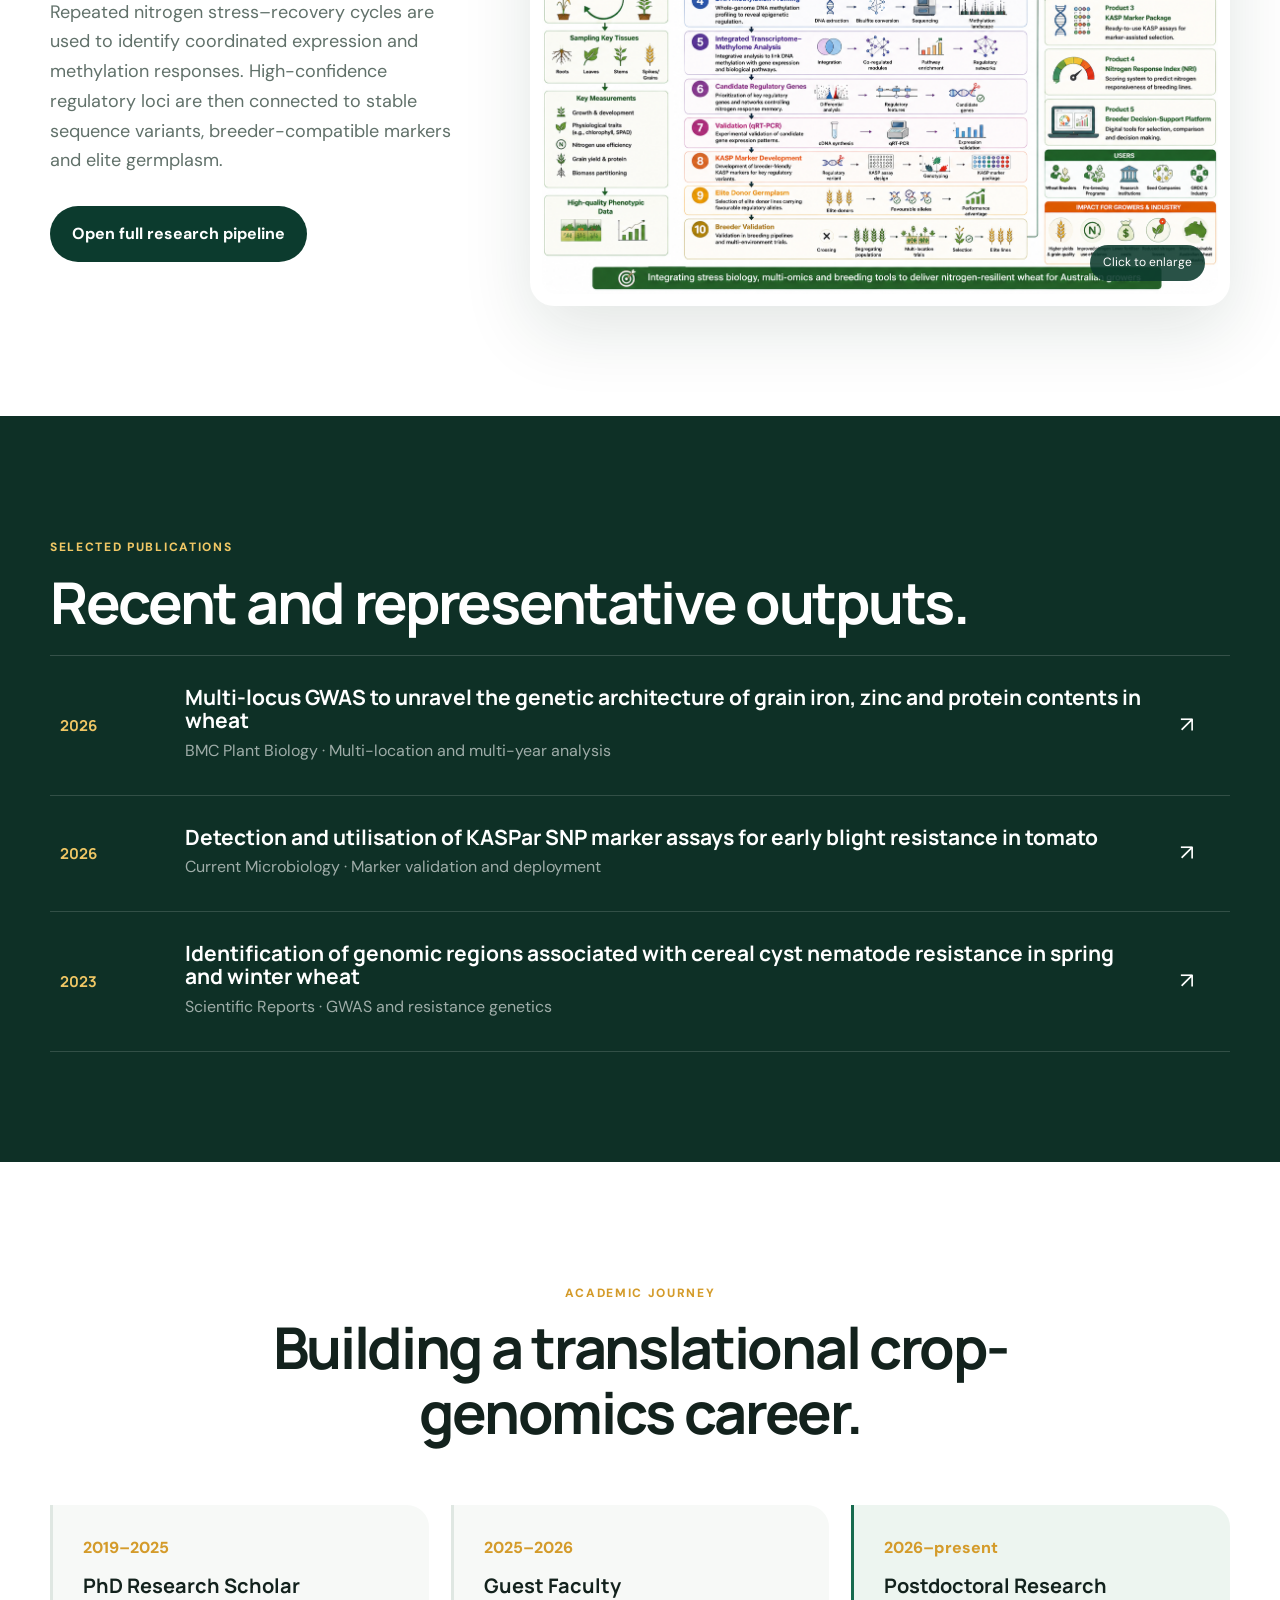
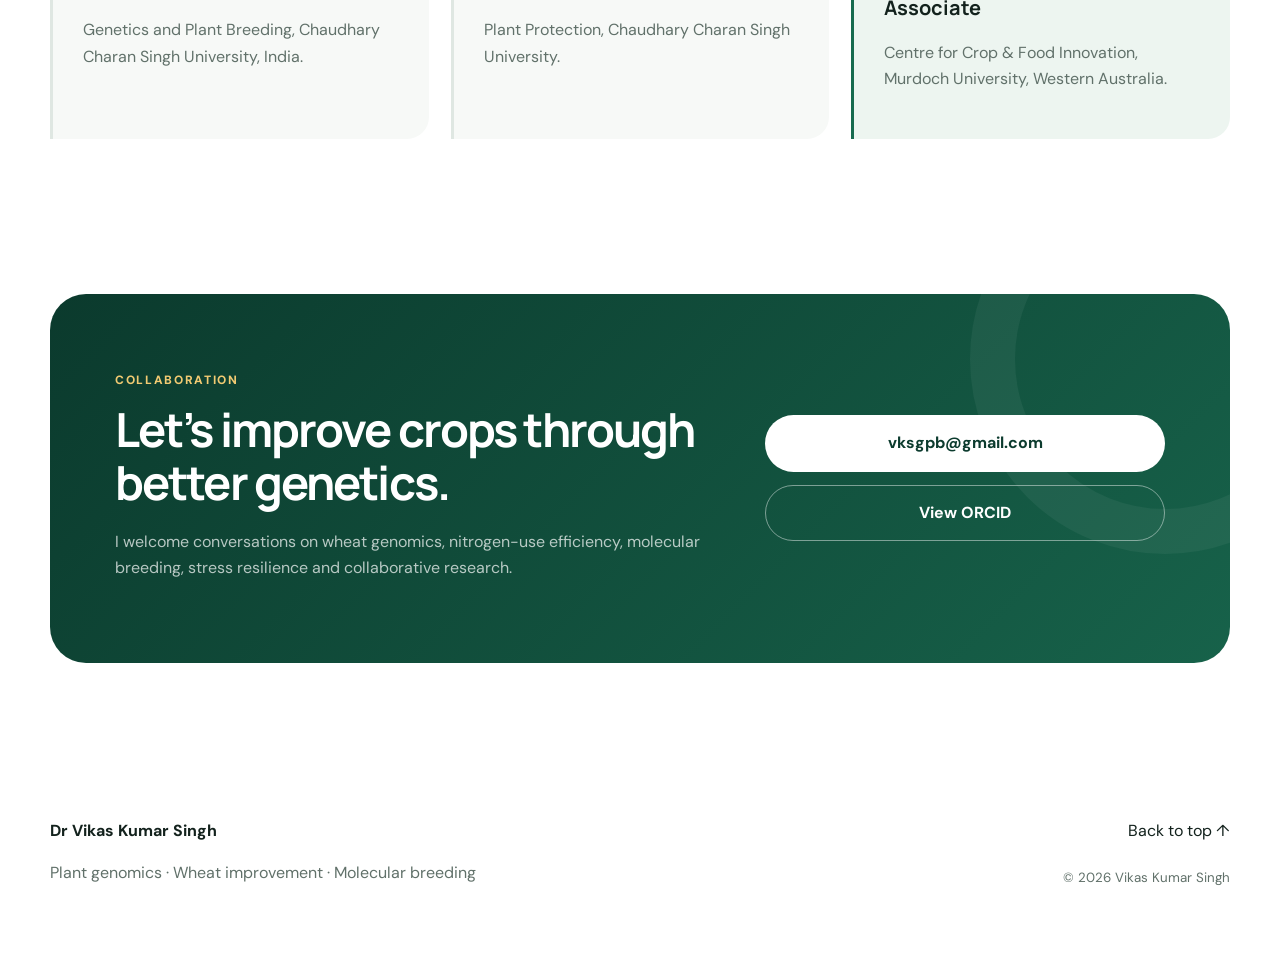
==== commit d06584b5: "Update profile photograph" ====
--- a/index.html
+++ b/index.html
@@ -46,7 +46,7 @@
           </div>
         </div>
         <div class="hero-visual reveal delay-1">
-          <div class="portrait-frame"><img src="assets/portrait-placeholder.svg" alt="Stylised VKS wheat and DNA profile graphic"></div>
+          <div class="portrait-frame"><img src="assets/vikas-profile.jpg" alt="Dr Vikas Kumar Singh"></div>
           <div class="floating-card card-one"><span class="dot"></span><strong>Current focus</strong><small>Wheat nitrogen-use efficiency</small></div>
           <div class="floating-card card-two"><strong>Discovery → deployment</strong><small>QTL · omics · KASP · germplasm</small></div>
         </div>
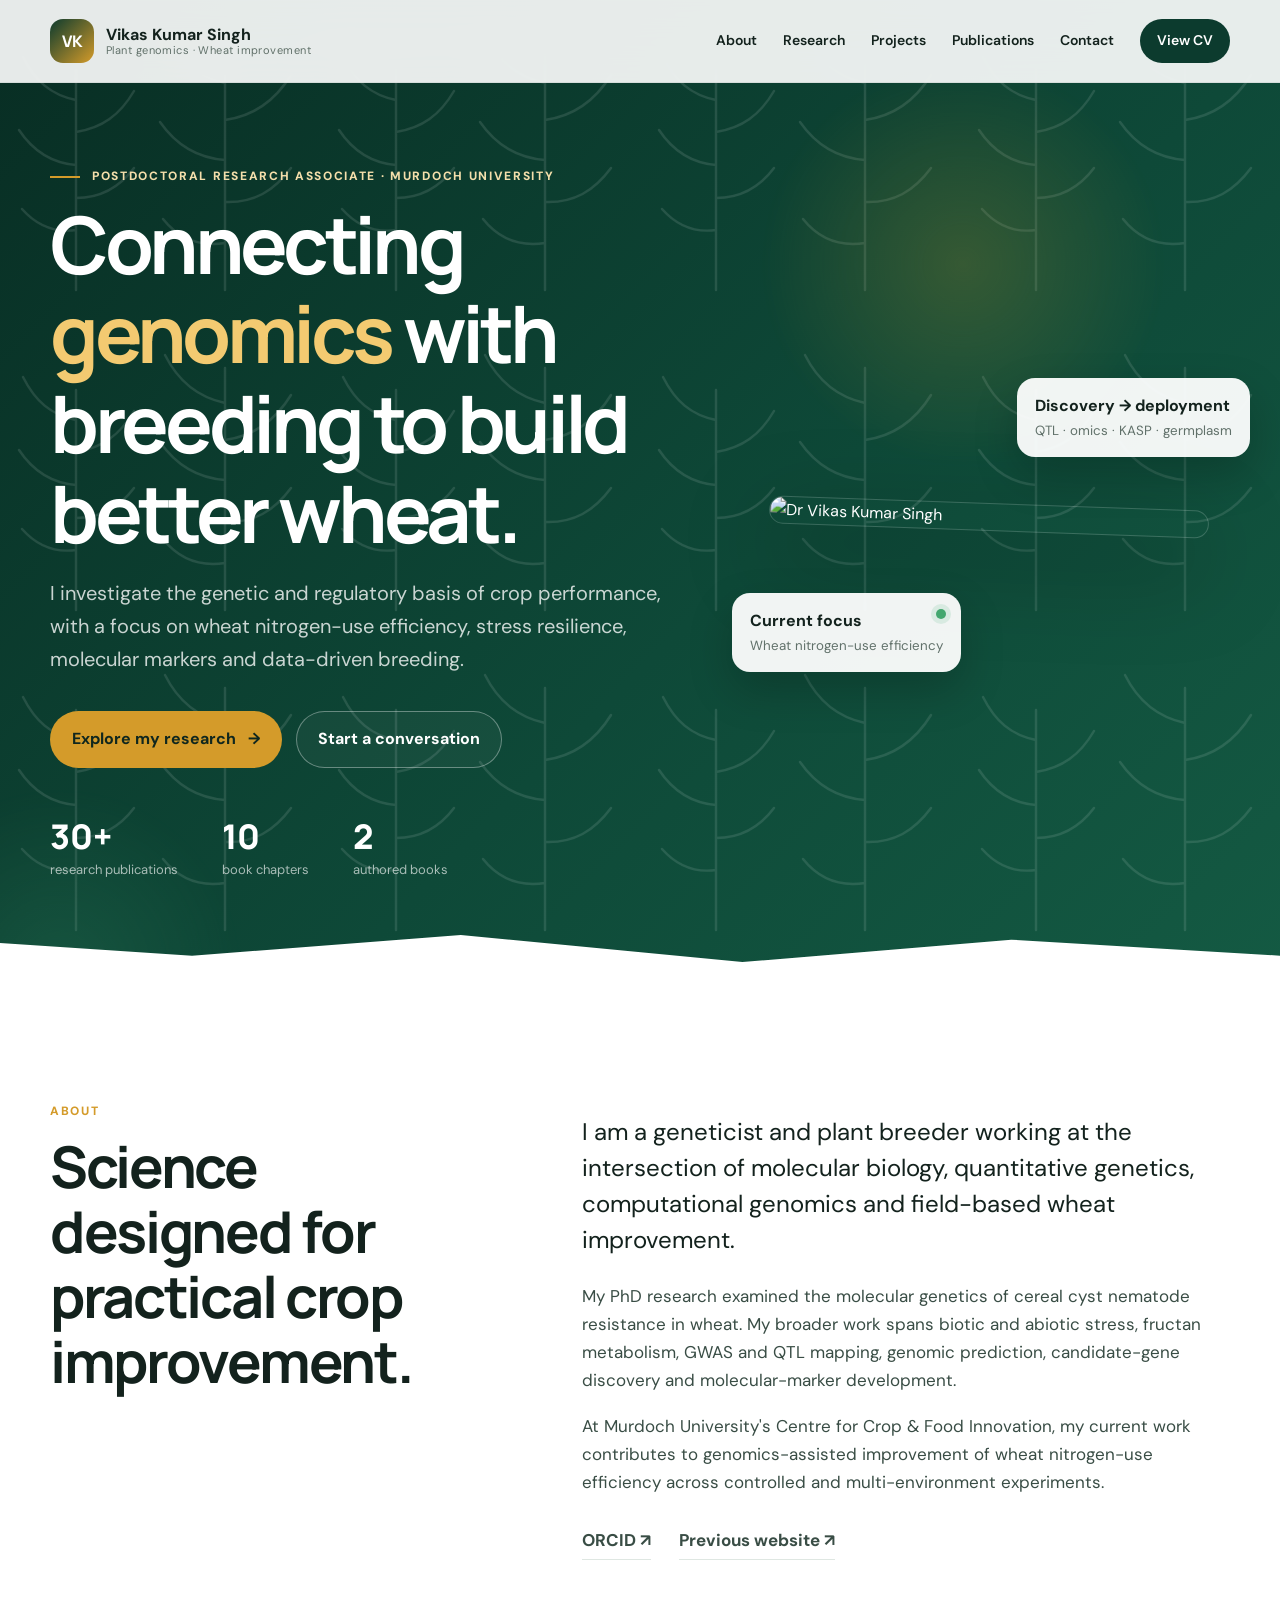
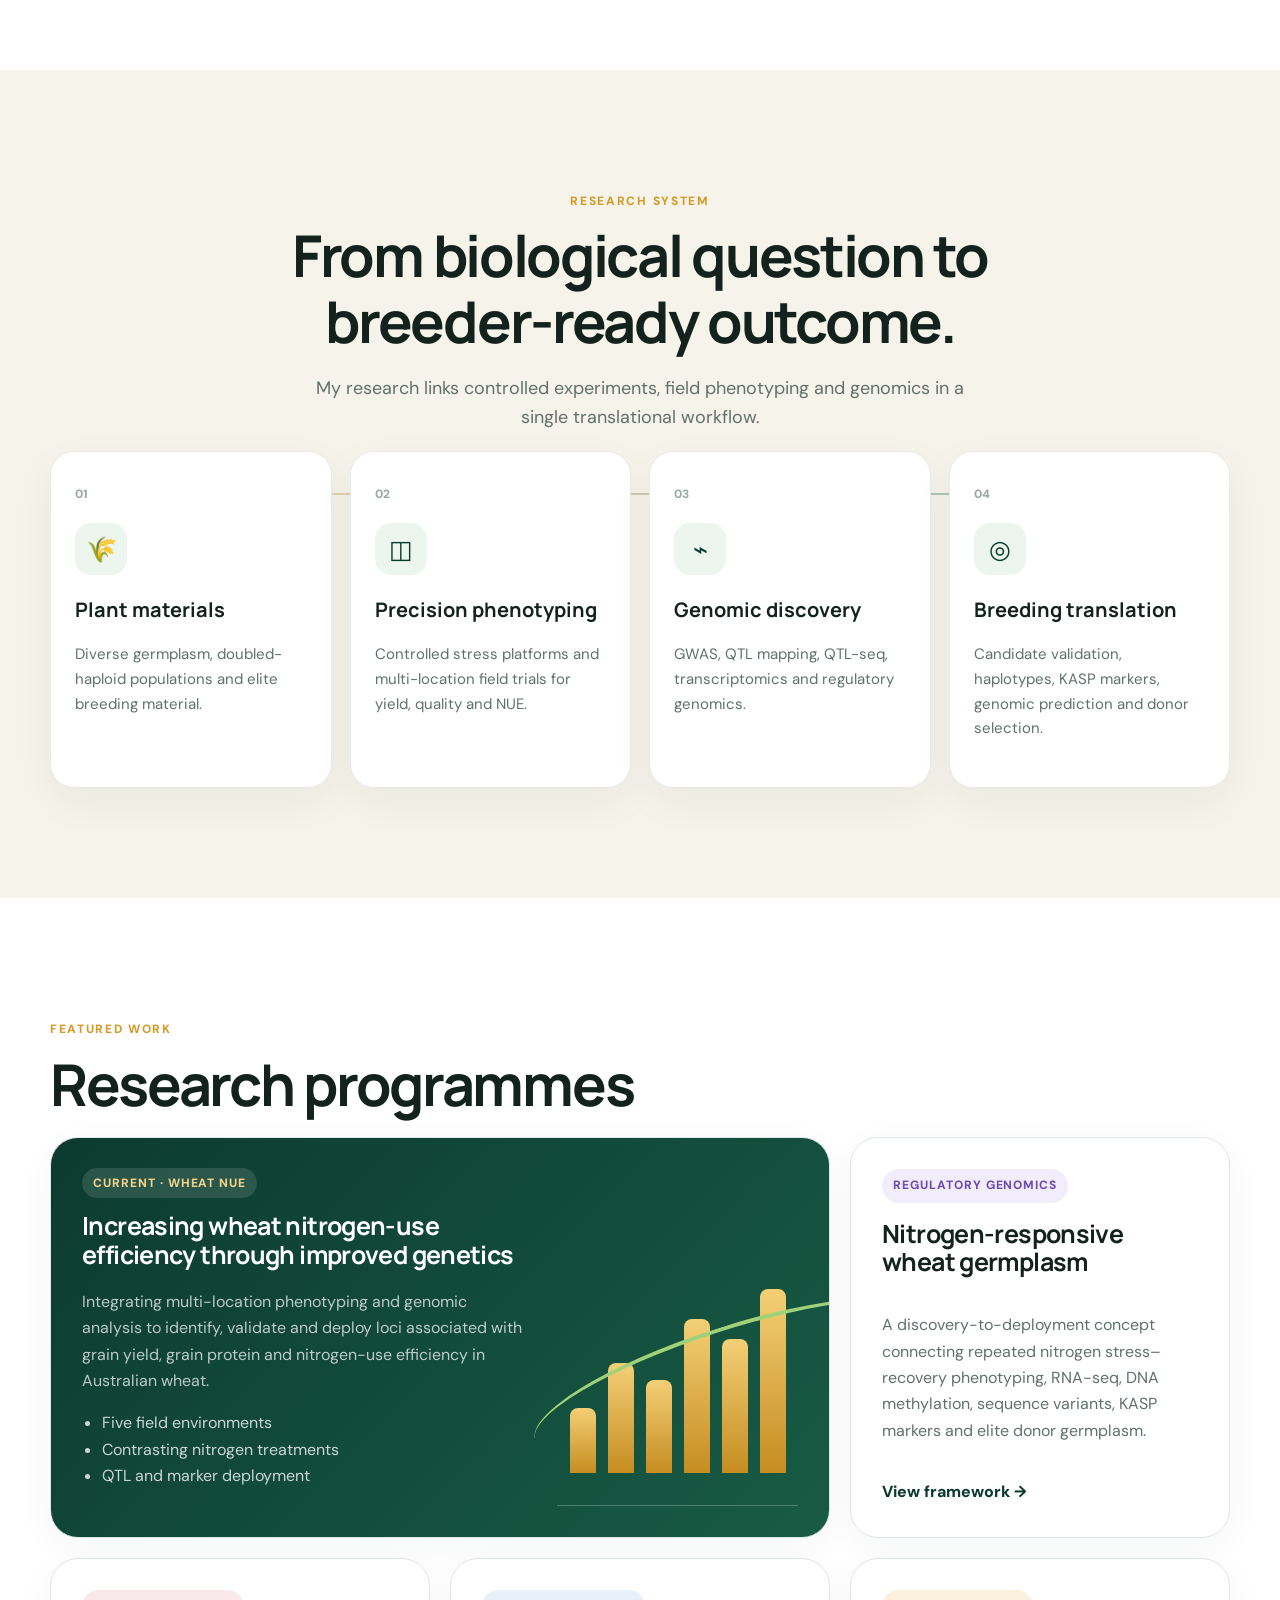
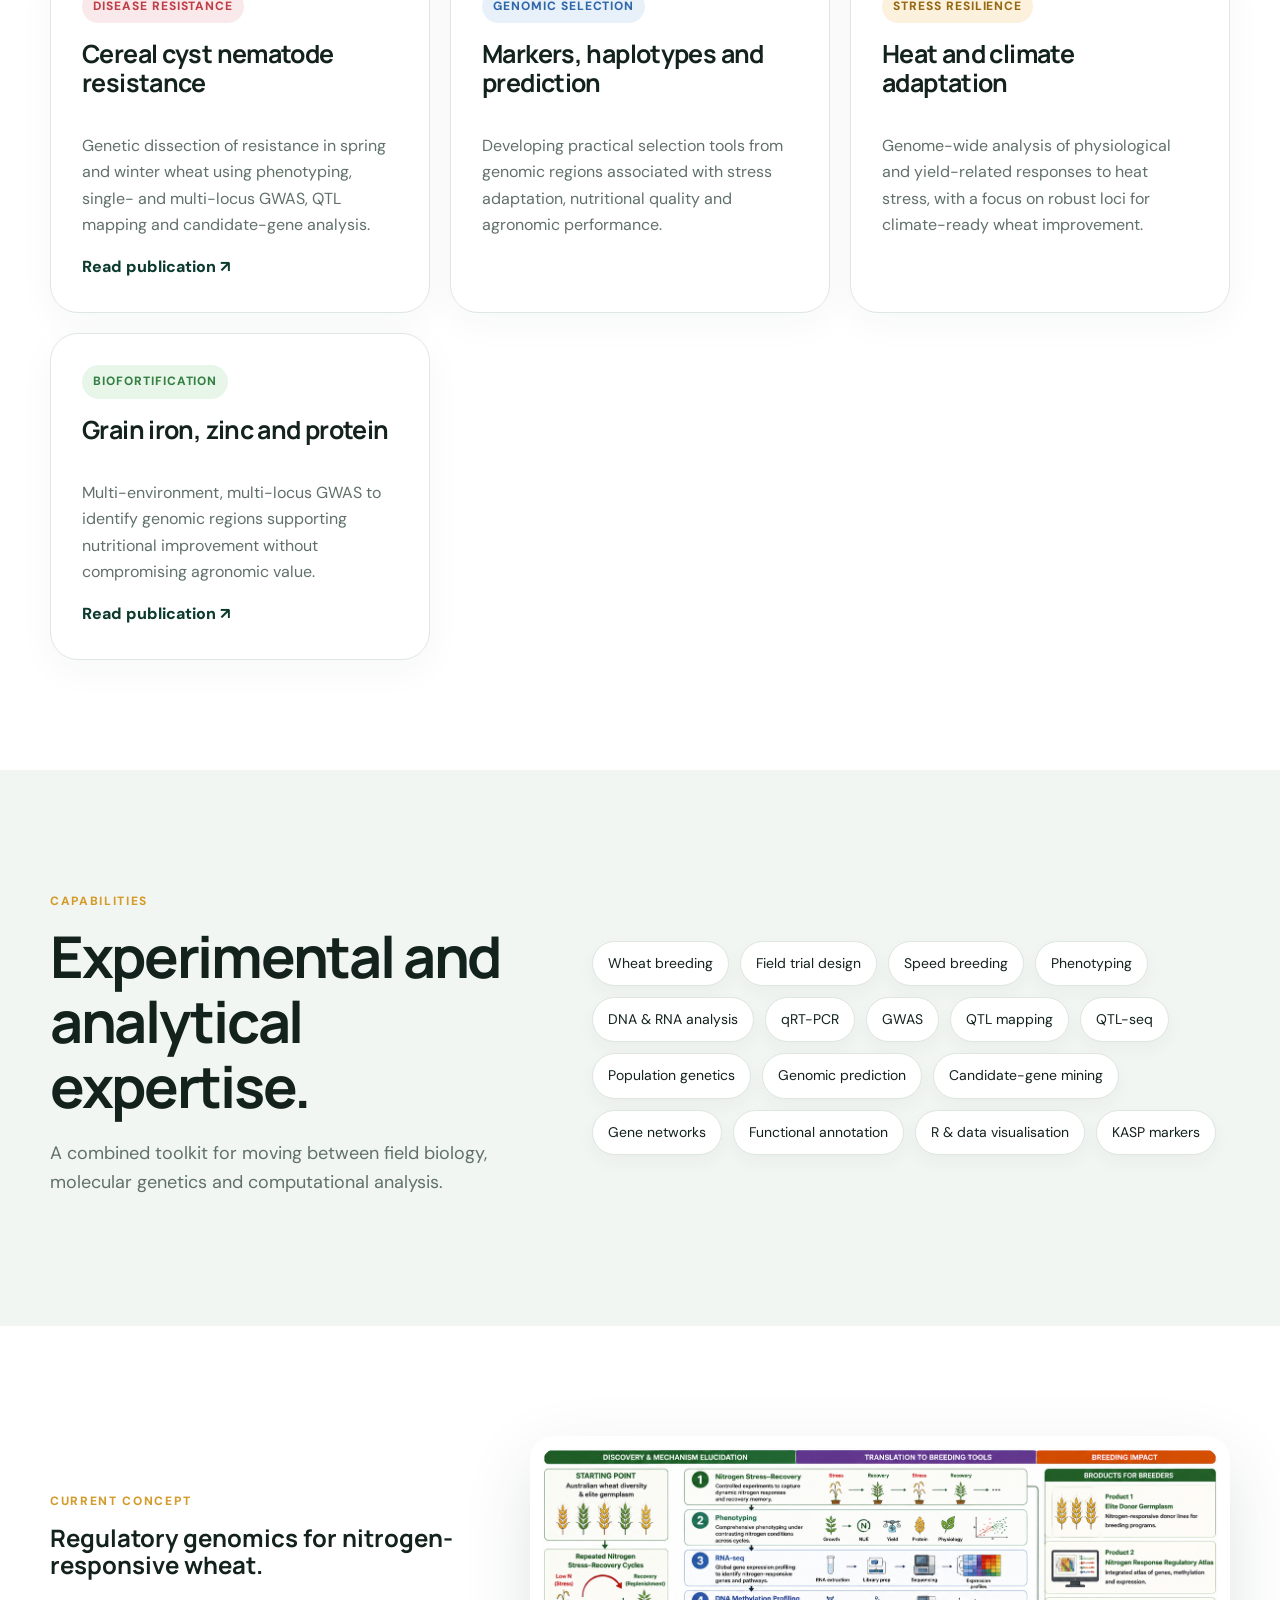
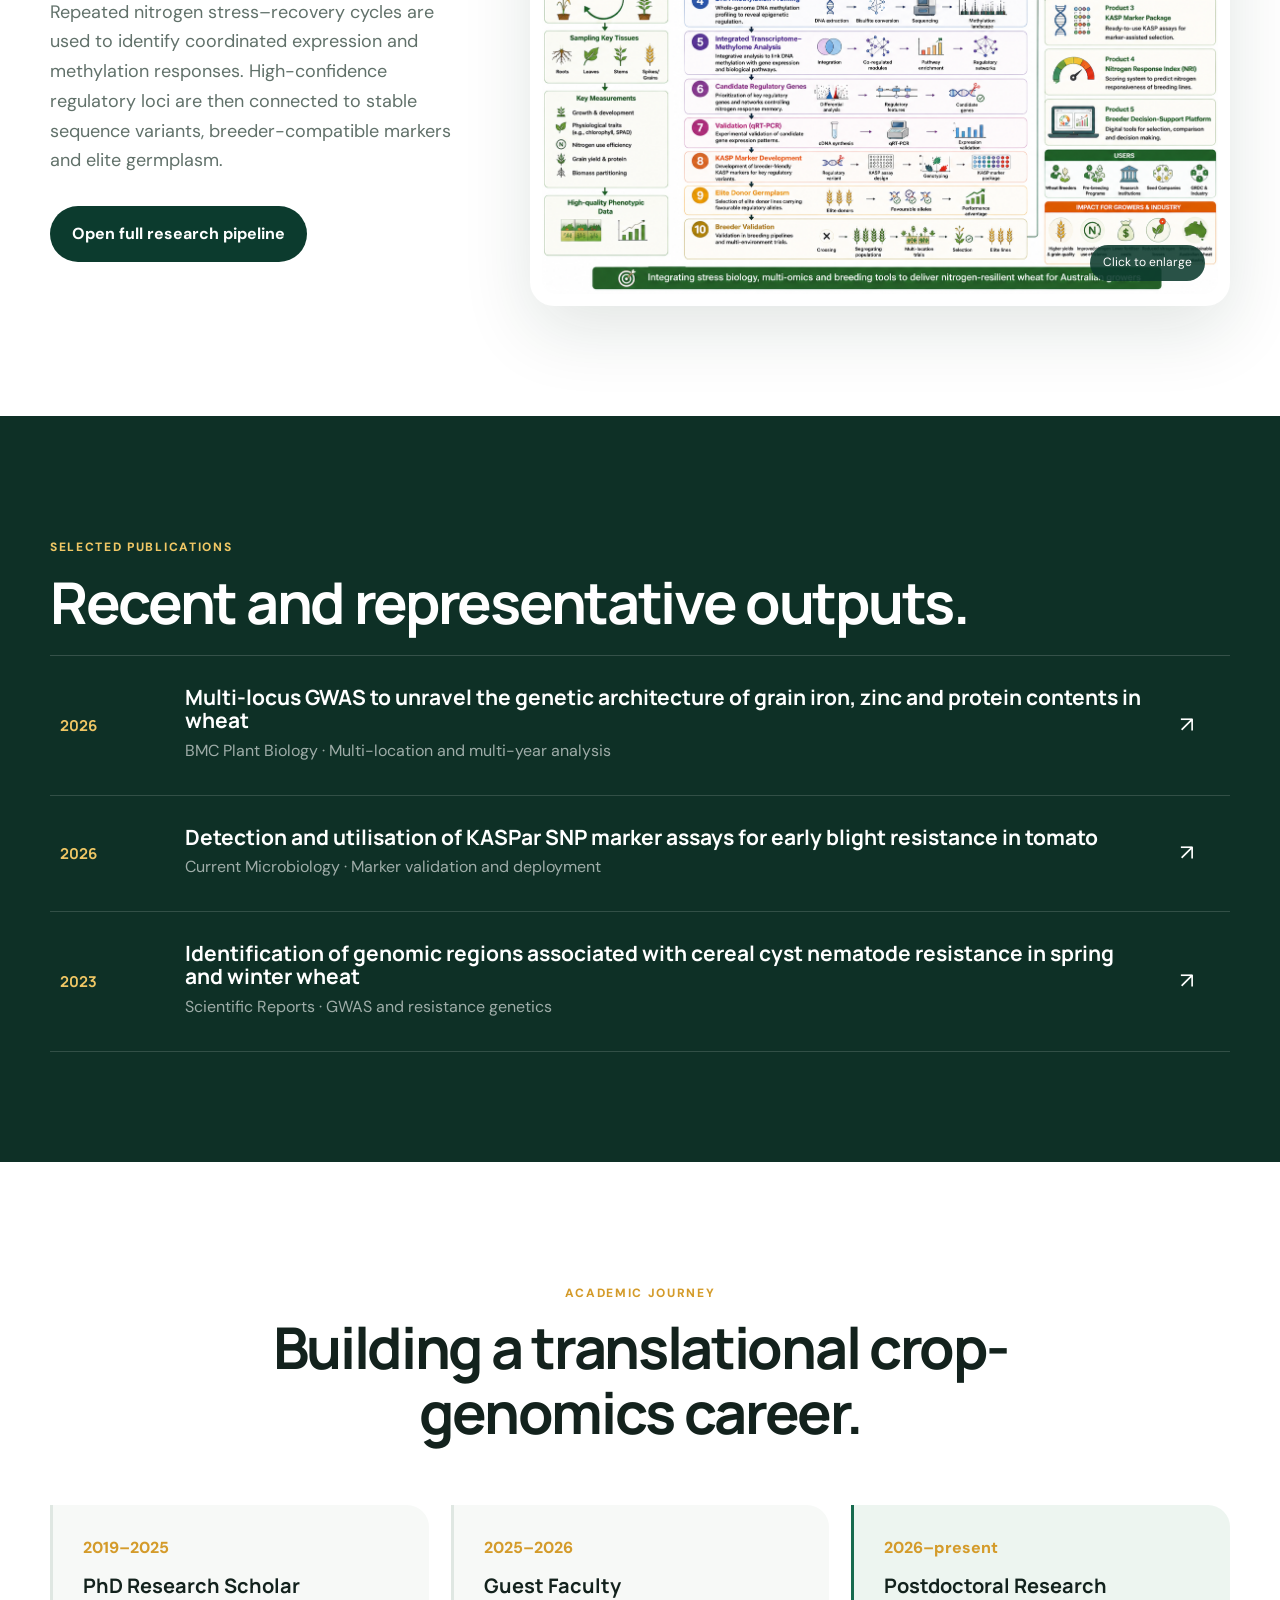
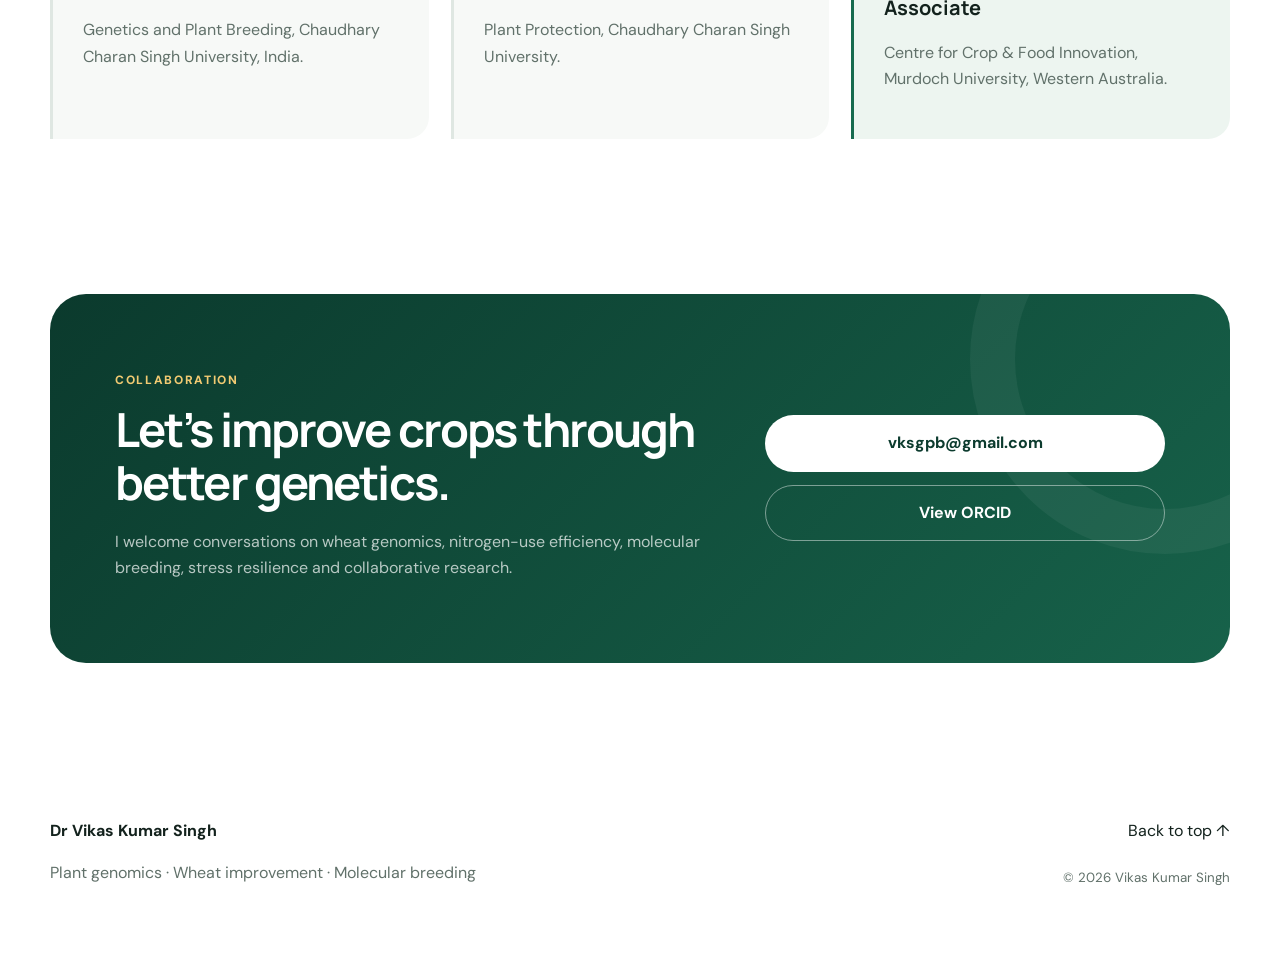
==== commit 08b823e6: "Update index.html Update profile photograph" ====
--- a/index.html
+++ b/index.html
@@ -46,7 +46,7 @@
           </div>
         </div>
         <div class="hero-visual reveal delay-1">
-          <div class="portrait-frame"><img src="assets/vikas-profile.jpg" alt="Dr Vikas Kumar Singh"></div>
+          <div class="portrait-frame"><img src="assets/profile-photo.jpg" alt="Dr Vikas Kumar Singh"></div>
           <div class="floating-card card-one"><span class="dot"></span><strong>Current focus</strong><small>Wheat nitrogen-use efficiency</small></div>
           <div class="floating-card card-two"><strong>Discovery → deployment</strong><small>QTL · omics · KASP · germplasm</small></div>
         </div>
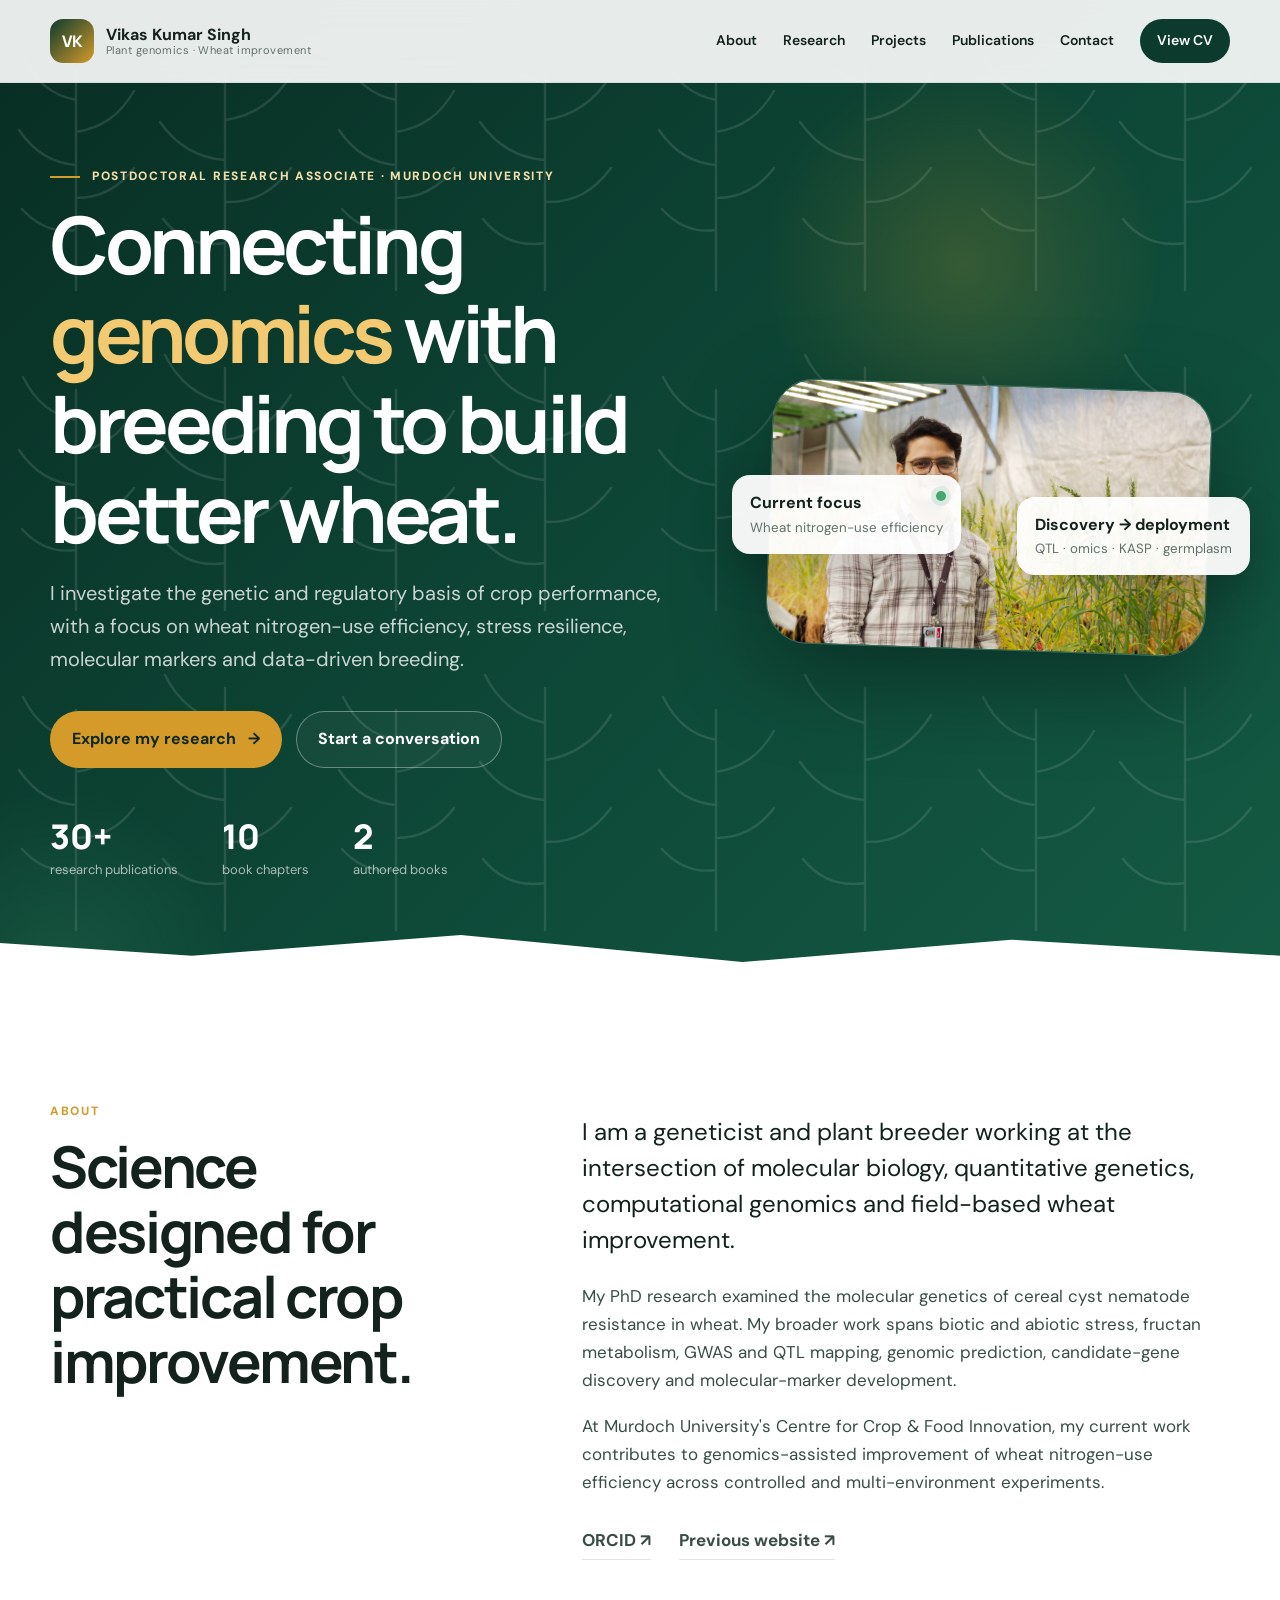
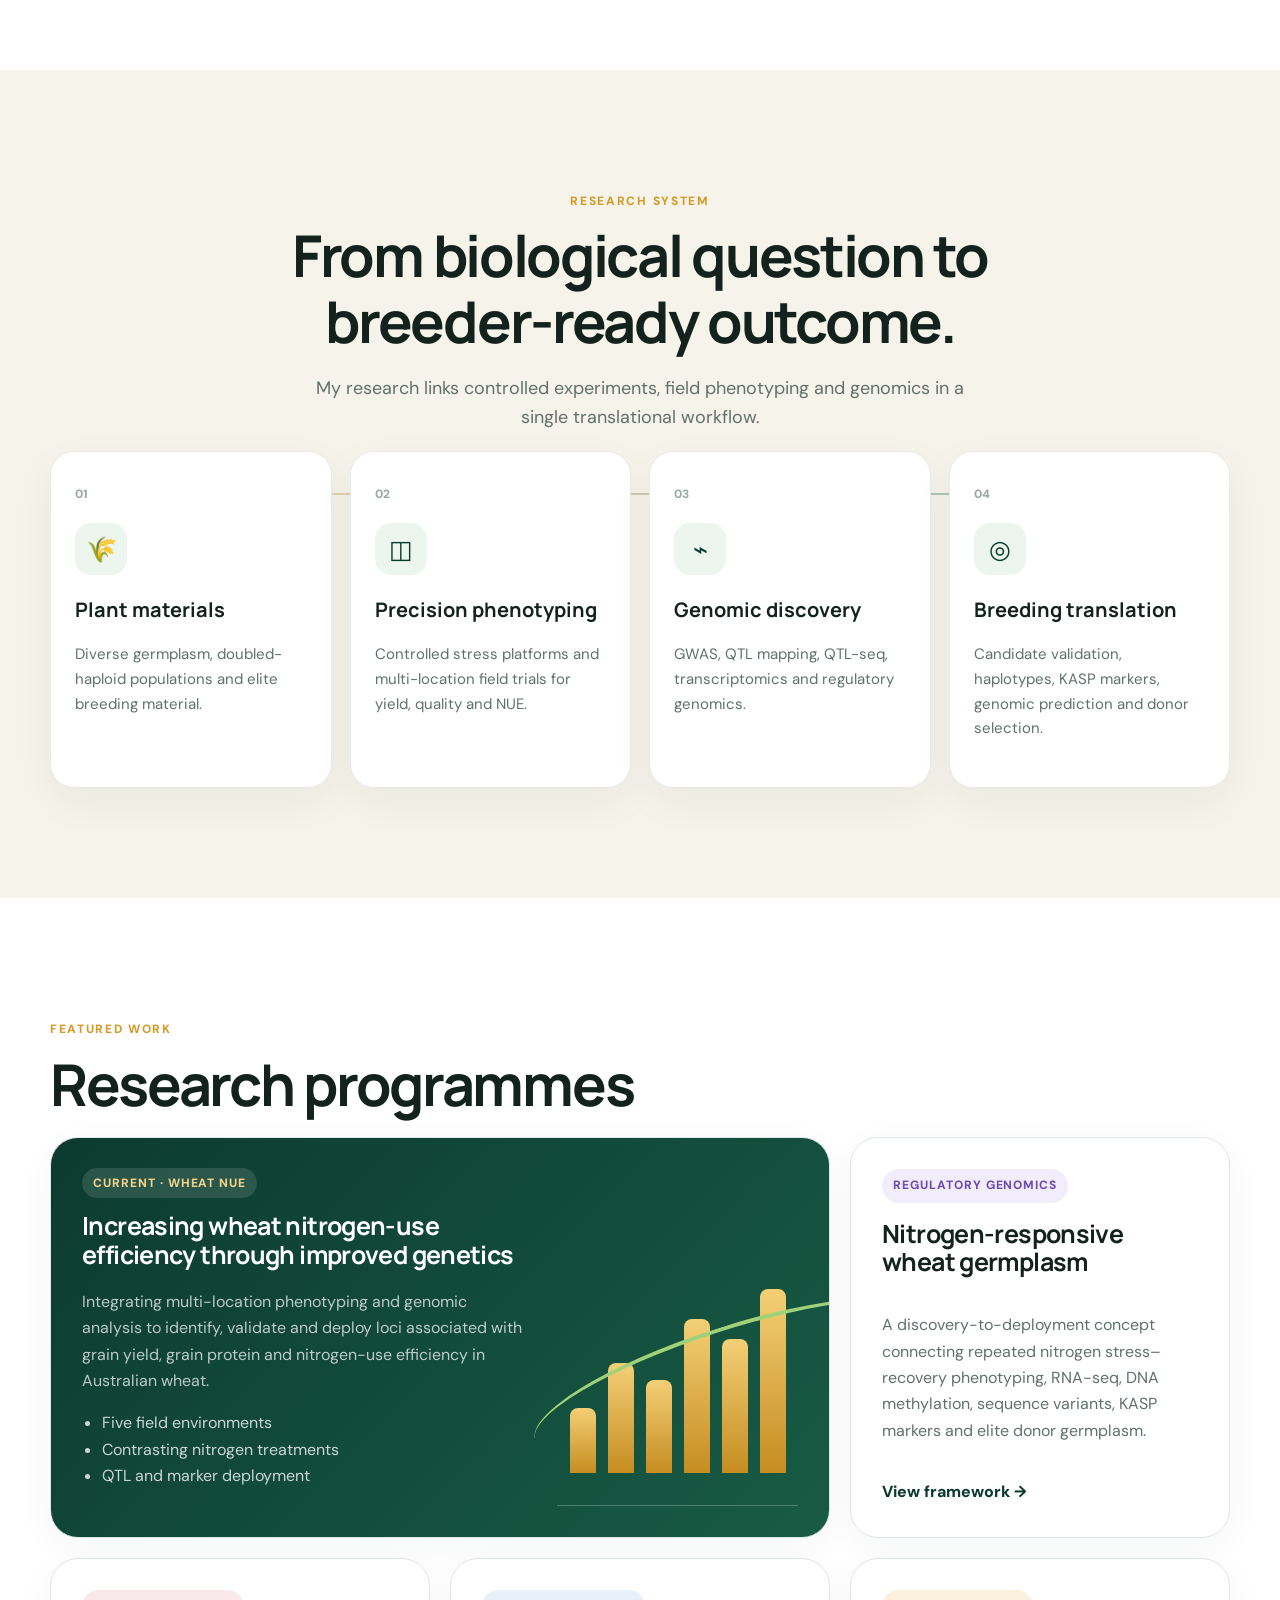
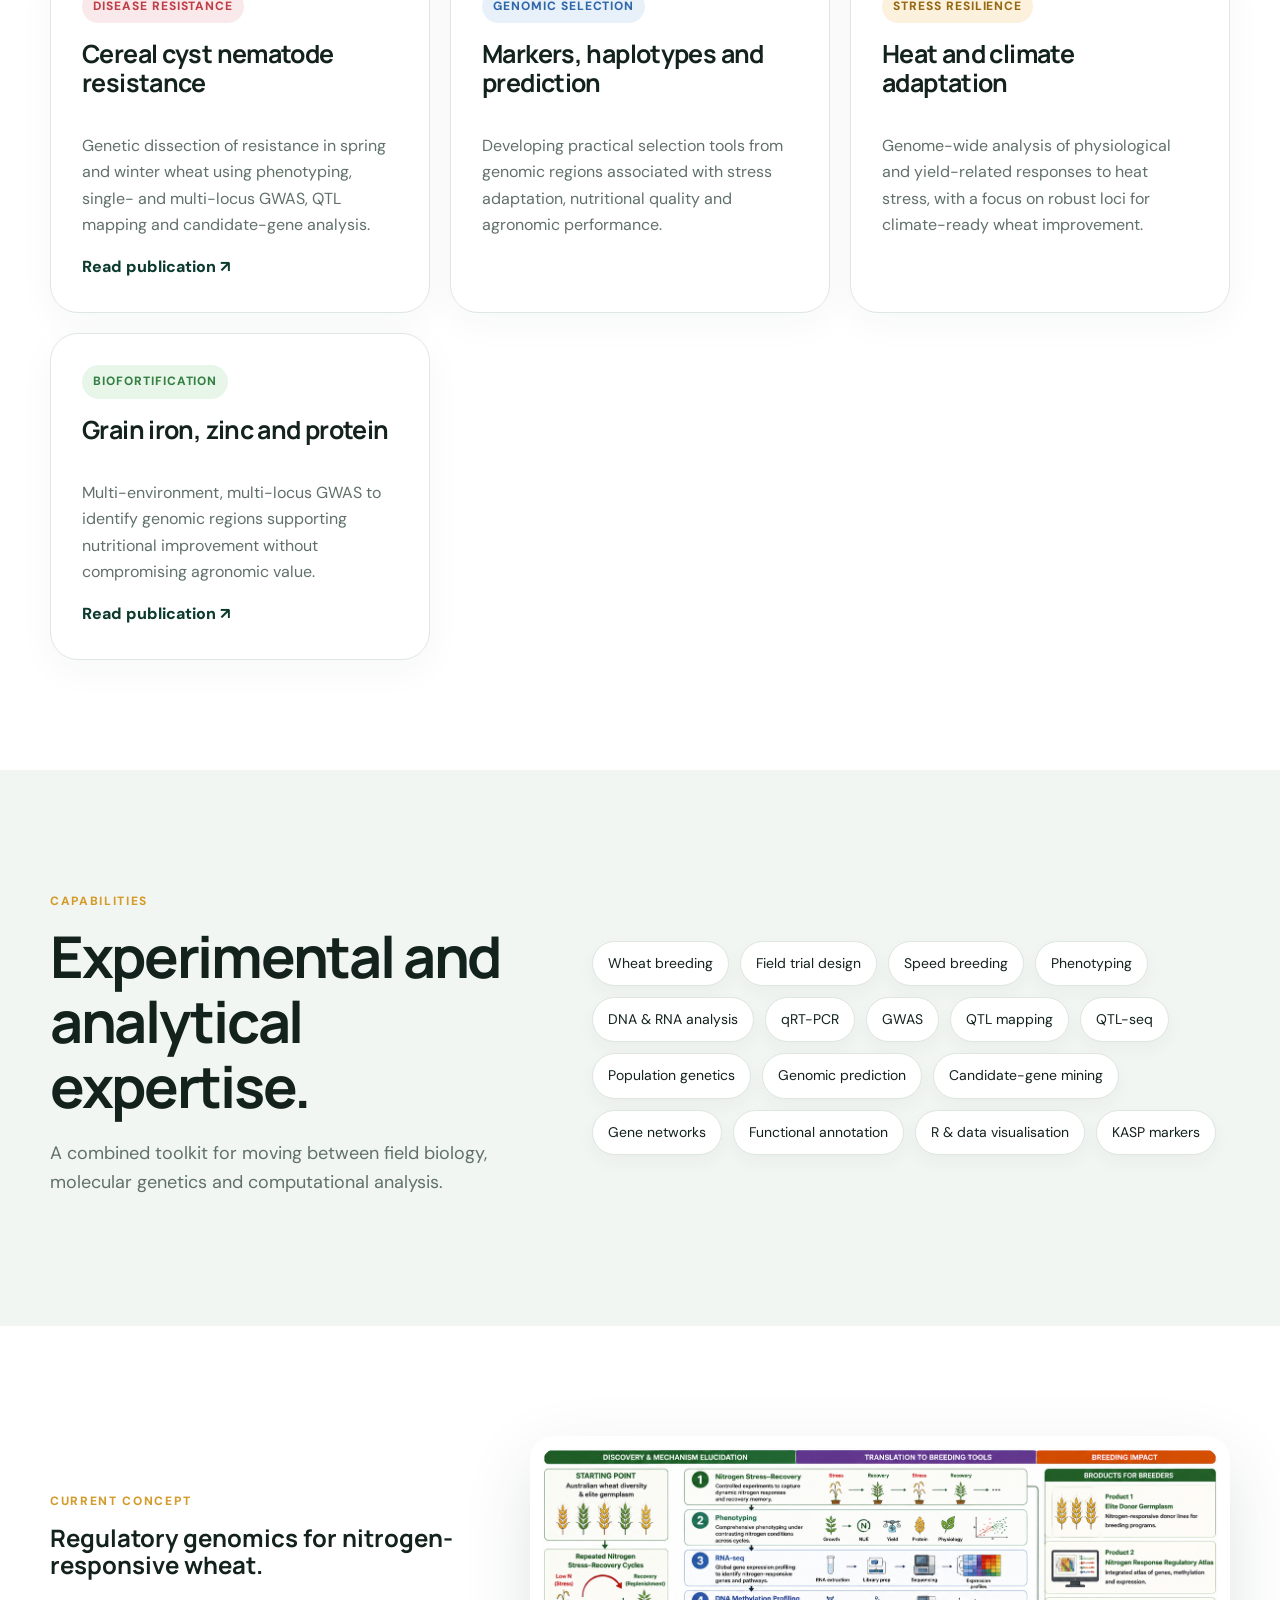
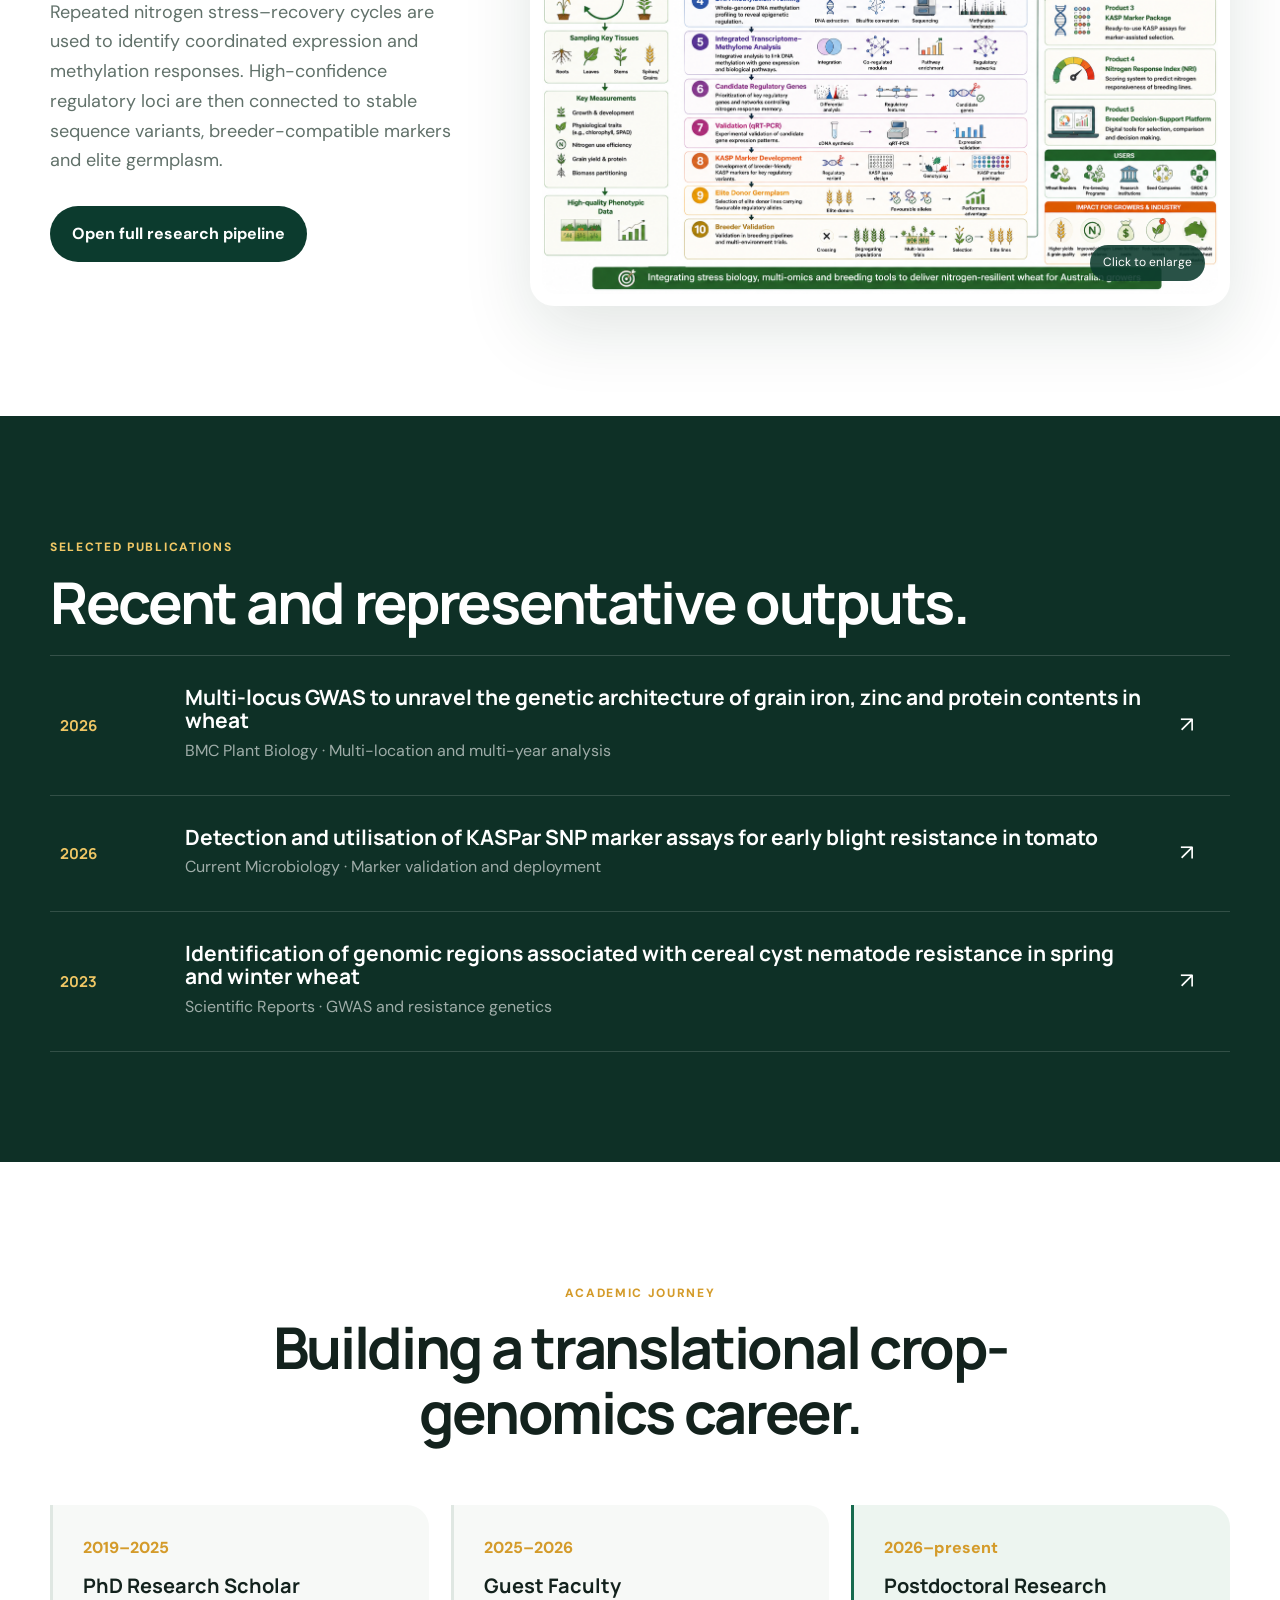
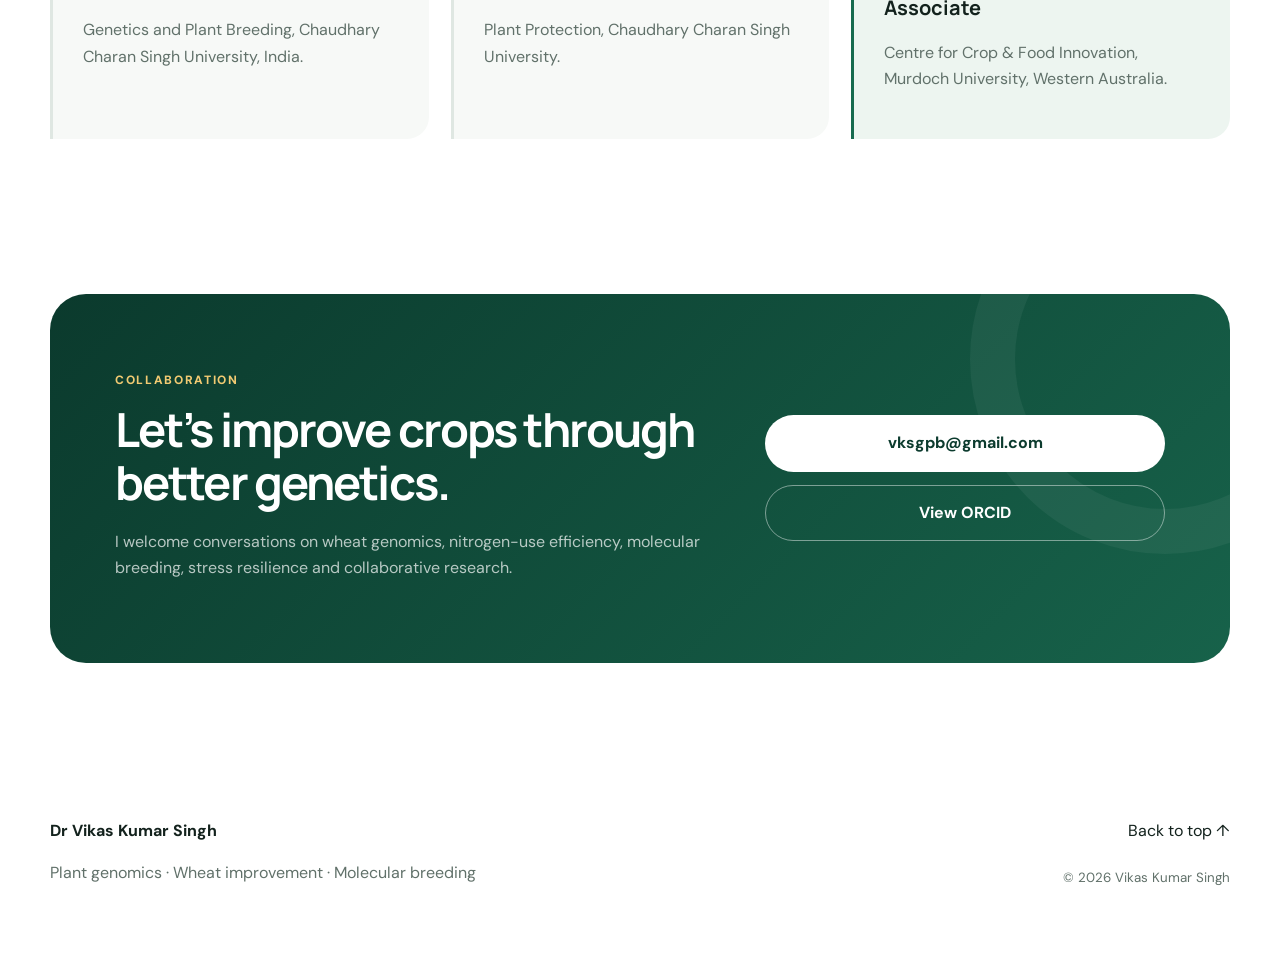
==== commit c8c4afc0: "Update index.html Correct profile photo filename" ====
--- a/index.html
+++ b/index.html
@@ -46,7 +46,7 @@
           </div>
         </div>
         <div class="hero-visual reveal delay-1">
-          <div class="portrait-frame"><img src="assets/profile-photo.jpg" alt="Dr Vikas Kumar Singh"></div>
+          <div class="portrait-frame"><img src="assets/vikas-profile.jpg" alt="Dr Vikas Kumar Singh"></div>
           <div class="floating-card card-one"><span class="dot"></span><strong>Current focus</strong><small>Wheat nitrogen-use efficiency</small></div>
           <div class="floating-card card-two"><strong>Discovery → deployment</strong><small>QTL · omics · KASP · germplasm</small></div>
         </div>
